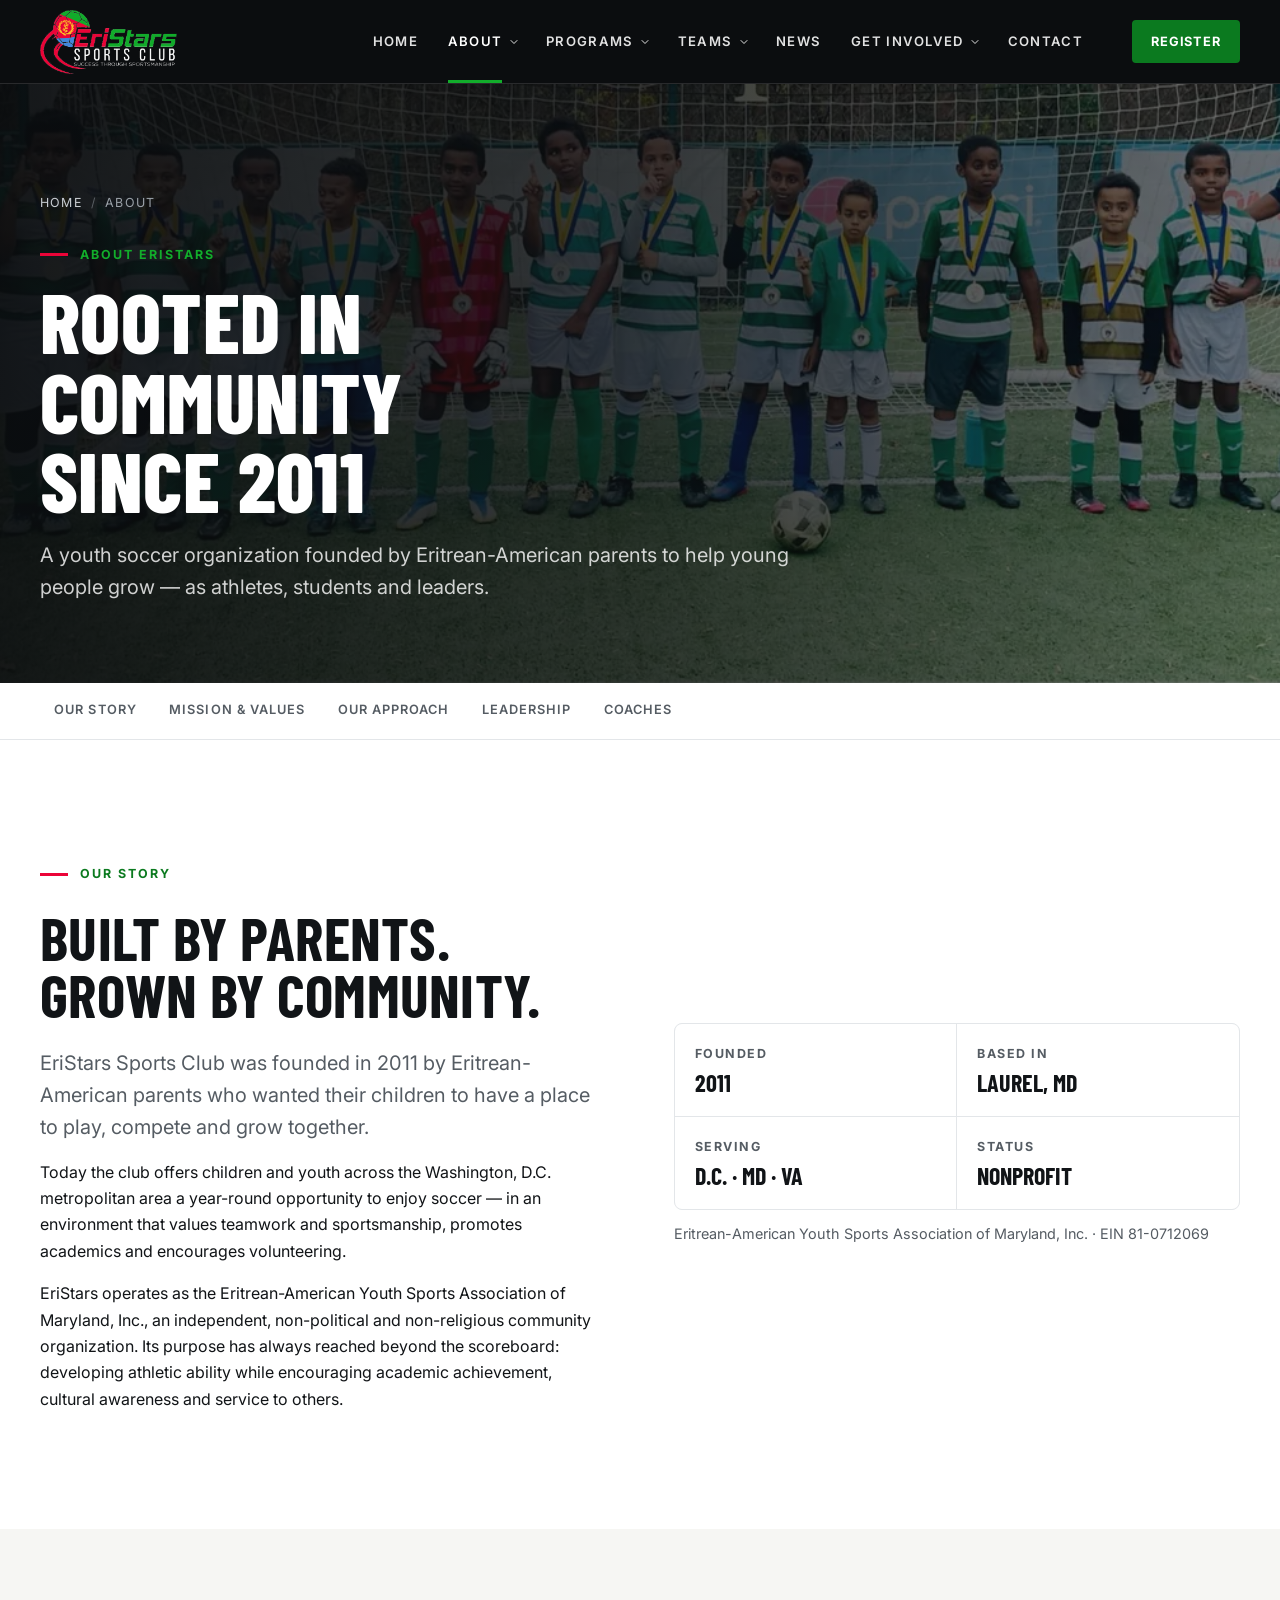
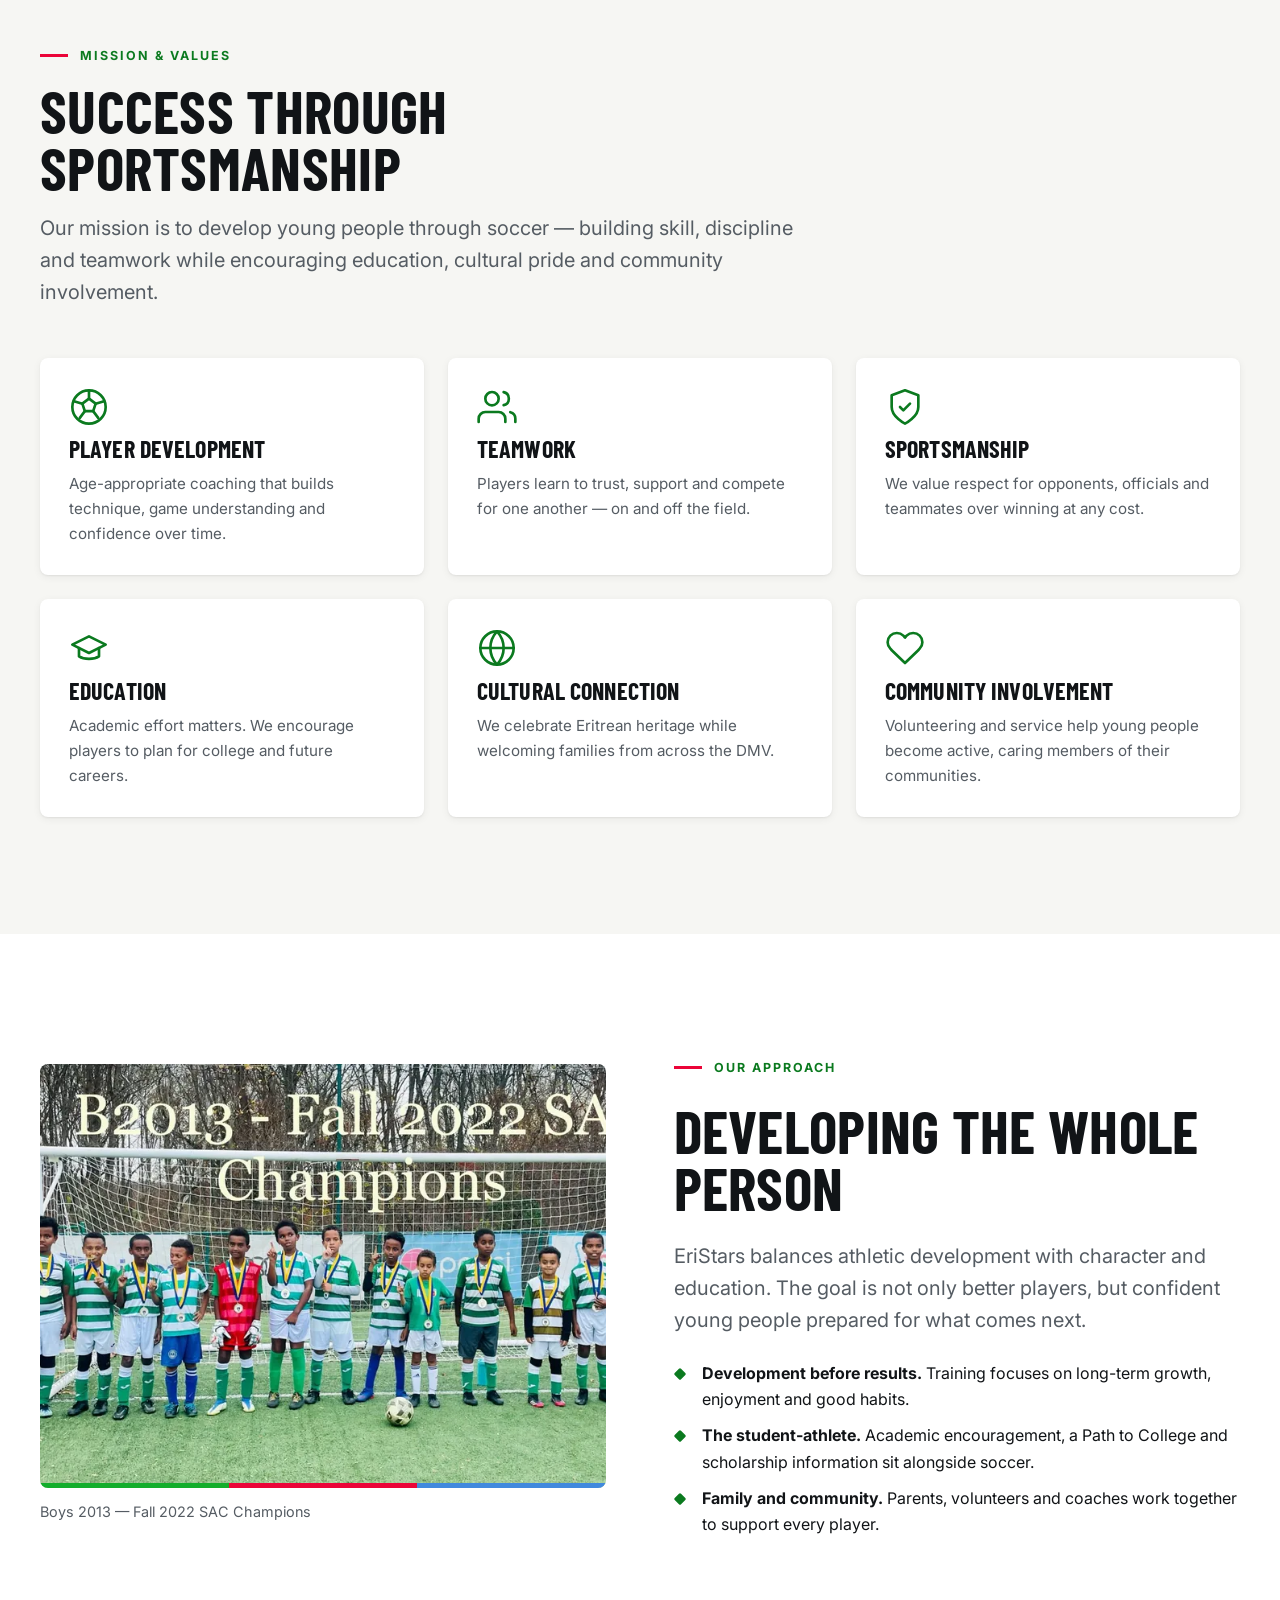
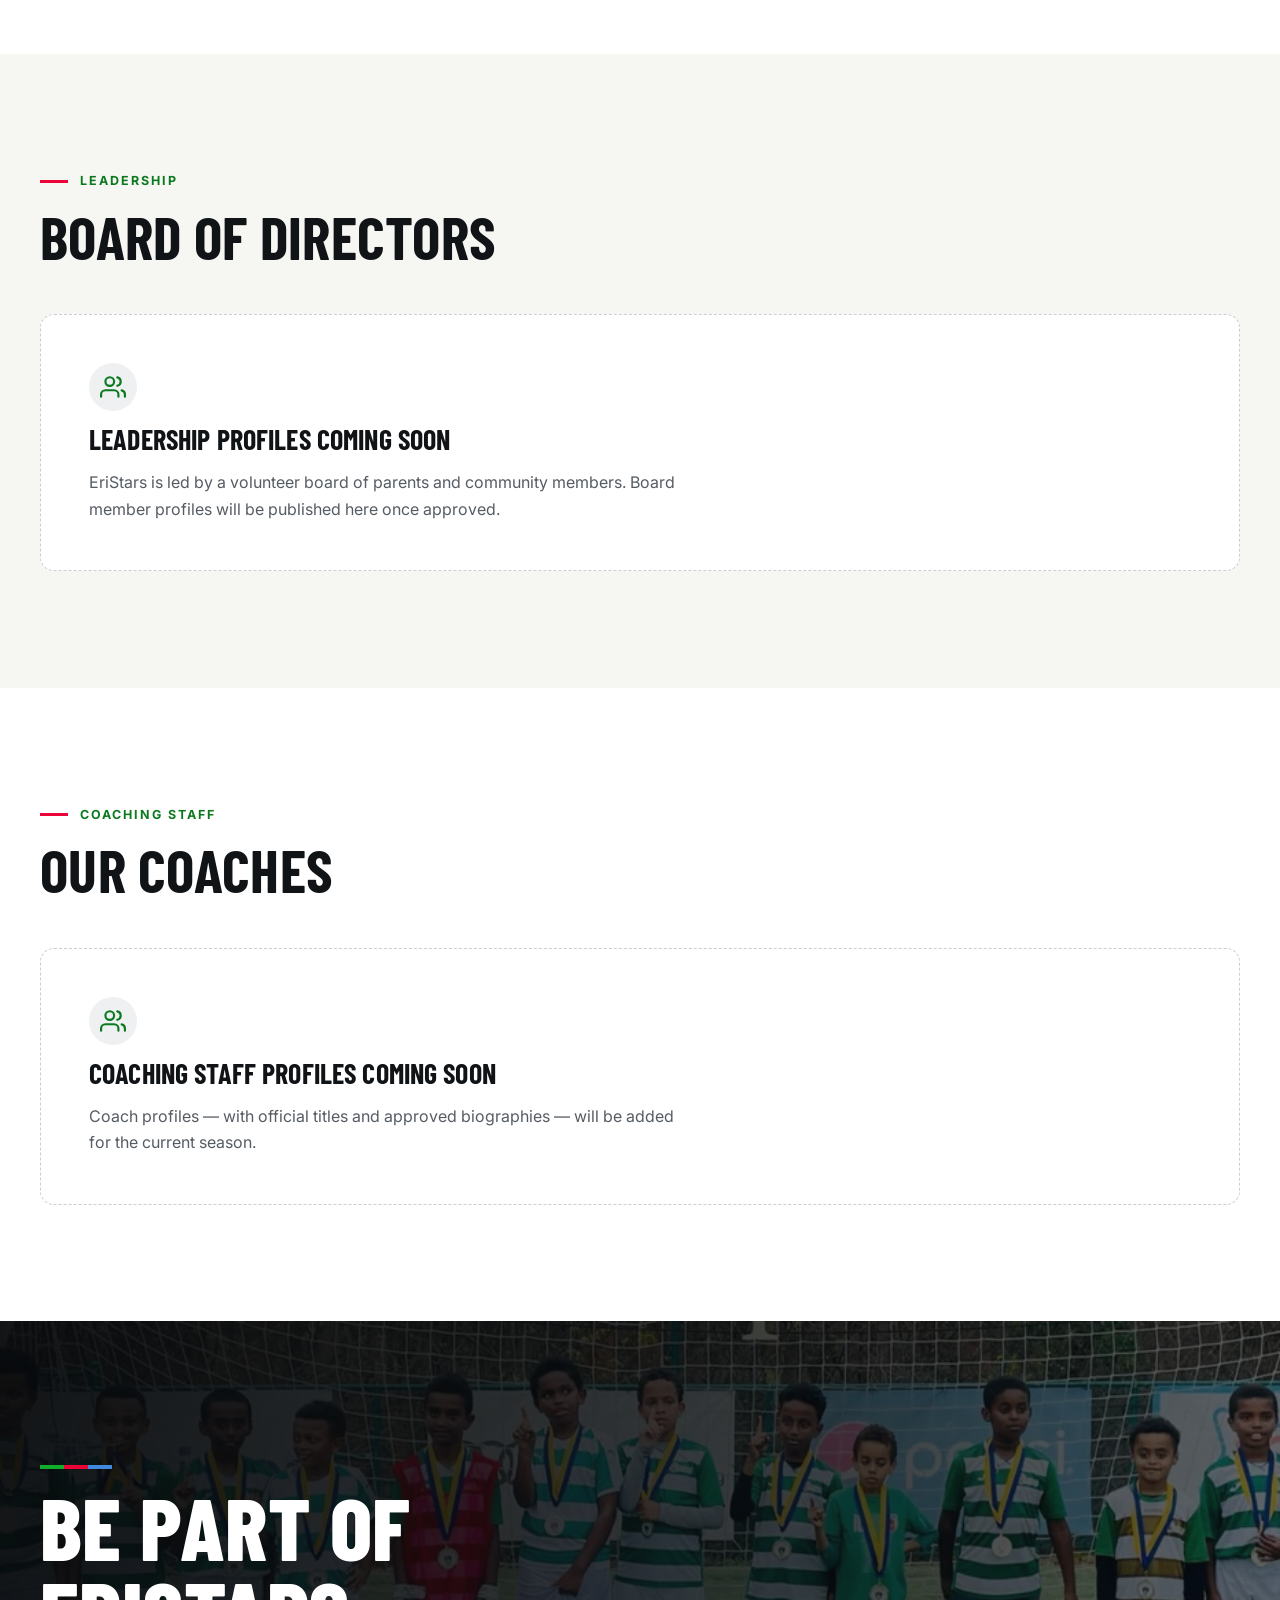
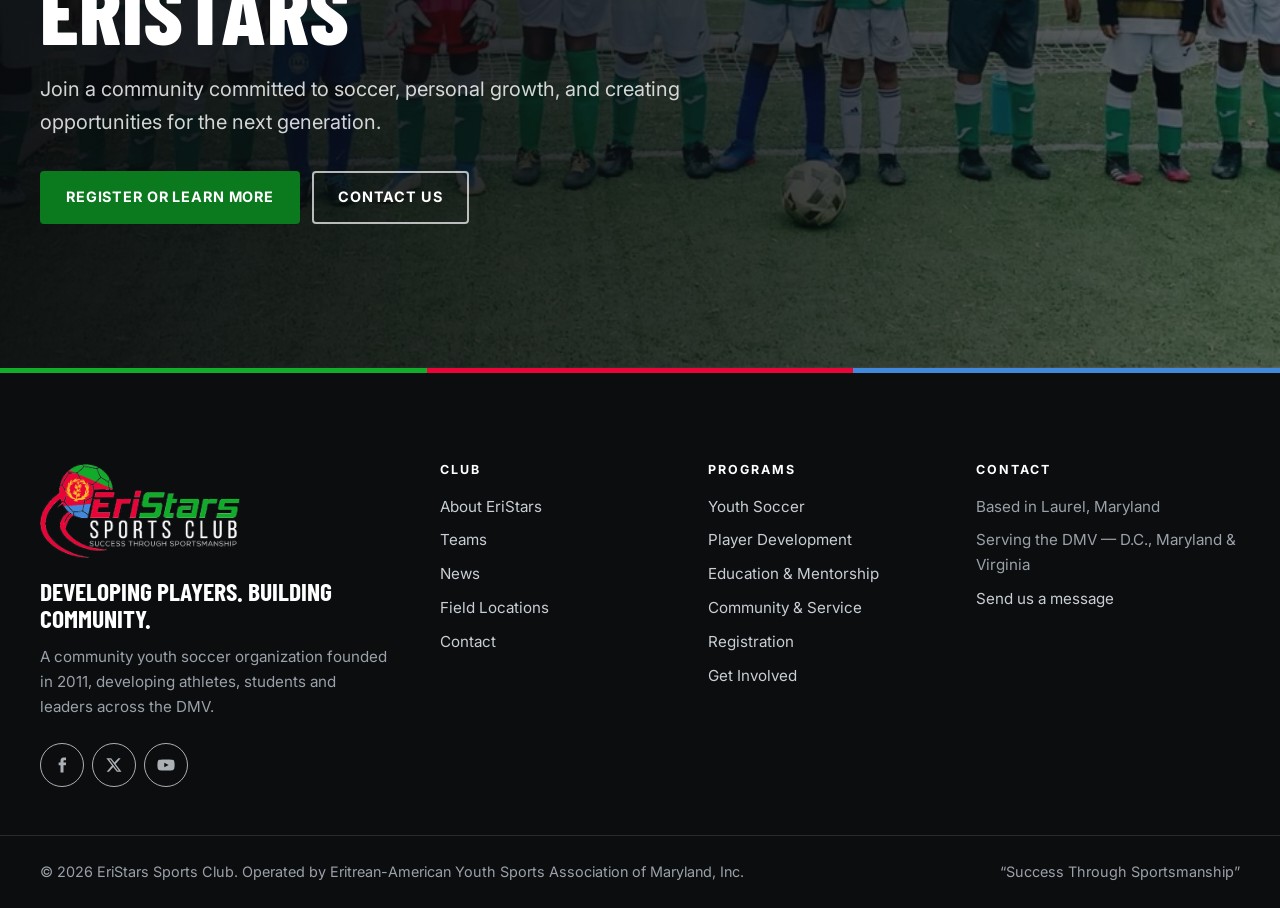
==== about.html @ a5e8aa61 "Initial Commit" ====
<!doctype html>
<html lang="en">
<head>
  <meta charset="utf-8">
  <meta name="viewport" content="width=device-width, initial-scale=1">
  <title>About Us | EriStars Sports Club</title>
  <meta name="description" content="Founded in 2011 by Eritrean-American parents, EriStars Sports Club develops young athletes through soccer, education, cultural connection and community service across the DMV.">
  <meta name="theme-color" content="#0b0d0f">
  <meta property="og:type" content="website">
  <meta property="og:site_name" content="EriStars Sports Club">
  <meta property="og:title" content="About Us | EriStars Sports Club">
  <meta property="og:description" content="Founded in 2011 by Eritrean-American parents, EriStars Sports Club develops young athletes through soccer, education, cultural connection and community service across the DMV.">
  <meta property="og:image" content="assets/images/team-hero-1200.jpg">
  <meta name="twitter:card" content="summary_large_image">
  <link rel="icon" href="assets/images/favicon-32.png" sizes="32x32" type="image/png">
  <link rel="icon" href="assets/images/favicon-192.png" sizes="192x192" type="image/png">
  <link rel="apple-touch-icon" href="assets/images/apple-touch-icon.png">
  <link rel="preconnect" href="https://fonts.googleapis.com">
  <link rel="preconnect" href="https://fonts.gstatic.com" crossorigin>
  <link rel="stylesheet" href="https://fonts.googleapis.com/css2?family=Barlow+Condensed:wght@600;700;800&family=Inter:wght@400;500;600;700&display=swap">
  <link rel="stylesheet" href="assets/css/tokens.css">
  <link rel="stylesheet" href="assets/css/main.css">
  <script defer src="assets/data/site.js"></script>
  <script defer src="assets/data/images.js"></script>
  <script defer src="assets/data/programs.js"></script>
  <script defer src="assets/data/teams.js"></script>
  <script defer src="assets/data/content.js"></script>
  <script defer src="assets/js/main.js"></script>
</head>
<body data-page="about">
  <a class="skip-link" href="#main">Skip to main content</a>
  <div class="header-slot" data-site-header></div>

  <main id="main">
    <section class="page-hero">
      <div class="page-hero-media"><img src="assets/images/team-hero-1280.webp" srcset="assets/images/team-hero-768.webp 768w, assets/images/team-hero-1280.webp 1280w, assets/images/team-hero-2048.webp 2048w" sizes="100vw" width="2048" height="753" fetchpriority="high" decoding="async" alt=""></div>
      <div class="container">
        <nav class="breadcrumbs" aria-label="Breadcrumb"><ol><li><a href="index.html">Home</a></li><li aria-current="page">About</li></ol></nav>
        <span class="eyebrow">About EriStars</span>
        <h1>Rooted in community since 2011</h1>
        <p class="lead">A youth soccer organization founded by Eritrean-American parents to help young people grow — as athletes, students and leaders.</p>
      </div>
    </section>
    <nav class="subnav" aria-label="On this page">
      <div class="container"><ul>
        <li><a href="#story">Our story</a></li>
        <li><a href="#mission">Mission &amp; values</a></li>
        <li><a href="#approach">Our approach</a></li>
        <li><a href="#leadership">Leadership</a></li>
        <li><a href="#coaches">Coaches</a></li>
      </ul></div>
    </nav>

    <section class="section" id="story" aria-labelledby="story-title">
      <div class="container split">
        <div class="stack-lg">
          <span class="eyebrow">Our story</span>
          <h2 id="story-title">Built by parents. Grown by community.</h2>
          <div class="prose stack">
            <p class="lead">EriStars Sports Club was founded in 2011 by Eritrean-American parents who wanted their children to have a place to play, compete and grow together.</p>
            <p>Today the club offers children and youth across the Washington, D.C. metropolitan area a year-round opportunity to enjoy soccer — in an environment that values teamwork and sportsmanship, promotes academics and encourages volunteering.</p>
            <p>EriStars operates as the Eritrean-American Youth Sports Association of Maryland, Inc., an independent, non-political and non-religious community organization. Its purpose has always reached beyond the scoreboard: developing athletic ability while encouraging academic achievement, cultural awareness and service to others.</p>
          </div>
        </div>
        <div data-render="org-facts"></div>
      </div>
    </section>

    <section class="section section--paper" id="mission" aria-labelledby="mission-title">
      <div class="container">
        <div class="section-head">
          <span class="eyebrow">Mission &amp; values</span>
          <h2 id="mission-title">Success through sportsmanship</h2>
          <p class="lead">Our mission is to develop young people through soccer — building skill, discipline and teamwork while encouraging education, cultural pride and community involvement.</p>
        </div>
        <div class="grid grid--3">
          <article class="value-card">
            <svg class="value-card-icon" viewBox="0 0 24 24" fill="none" stroke="currentColor" stroke-width="1.6" stroke-linecap="round" stroke-linejoin="round" aria-hidden="true"><circle cx="12" cy="12" r="10"/><path d="m12 7 4 3-1.5 4.5h-5L8 10z"/><path d="M12 7V2M16 10l5-1.5M14.5 14.5l3 4M9.5 14.5l-3 4M8 10 3 8.5"/></svg>
            <h3>Player development</h3>
            <p>Age-appropriate coaching that builds technique, game understanding and confidence over time.</p>
          </article>
          <article class="value-card">
            <svg class="value-card-icon" viewBox="0 0 24 24" fill="none" stroke="currentColor" stroke-width="1.6" stroke-linecap="round" stroke-linejoin="round" aria-hidden="true"><path d="M17 21v-2a4 4 0 0 0-4-4H5a4 4 0 0 0-4 4v2"/><circle cx="9" cy="7" r="4"/><path d="M23 21v-2a4 4 0 0 0-3-3.9M16 3.1a4 4 0 0 1 0 7.8"/></svg>
            <h3>Teamwork</h3>
            <p>Players learn to trust, support and compete for one another — on and off the field.</p>
          </article>
          <article class="value-card">
            <svg class="value-card-icon" viewBox="0 0 24 24" fill="none" stroke="currentColor" stroke-width="1.6" stroke-linecap="round" stroke-linejoin="round" aria-hidden="true"><path d="M12 22s8-4 8-10V5l-8-3-8 3v7c0 6 8 10 8 10z"/><path d="m9 12 2 2 4-4"/></svg>
            <h3>Sportsmanship</h3>
            <p>We value respect for opponents, officials and teammates over winning at any cost.</p>
          </article>
          <article class="value-card">
            <svg class="value-card-icon" viewBox="0 0 24 24" fill="none" stroke="currentColor" stroke-width="1.6" stroke-linecap="round" stroke-linejoin="round" aria-hidden="true"><path d="M22 10 12 5 2 10l10 5 10-5z"/><path d="M6 12v5c3 2 9 2 12 0v-5"/></svg>
            <h3>Education</h3>
            <p>Academic effort matters. We encourage players to plan for college and future careers.</p>
          </article>
          <article class="value-card">
            <svg class="value-card-icon" viewBox="0 0 24 24" fill="none" stroke="currentColor" stroke-width="1.6" stroke-linecap="round" stroke-linejoin="round" aria-hidden="true"><circle cx="12" cy="12" r="10"/><path d="M2 12h20M12 2a15 15 0 0 1 4 10 15 15 0 0 1-4 10 15 15 0 0 1-4-10 15 15 0 0 1 4-10z"/></svg>
            <h3>Cultural connection</h3>
            <p>We celebrate Eritrean heritage while welcoming families from across the DMV.</p>
          </article>
          <article class="value-card">
            <svg class="value-card-icon" viewBox="0 0 24 24" fill="none" stroke="currentColor" stroke-width="1.6" stroke-linecap="round" stroke-linejoin="round" aria-hidden="true"><path d="M20.8 4.6a5.5 5.5 0 0 0-7.8 0L12 5.7l-1-1.1a5.5 5.5 0 0 0-7.8 7.8l1 1.1L12 21l7.8-7.5 1-1.1a5.5 5.5 0 0 0 0-7.8z"/></svg>
            <h3>Community involvement</h3>
            <p>Volunteering and service help young people become active, caring members of their communities.</p>
          </article>
        </div>
      </div>
    </section>

    <section class="section" id="approach" aria-labelledby="approach-title">
      <div class="container split split--reverse">
        <div class="stack-lg">
          <span class="eyebrow">Our approach</span>
          <h2 id="approach-title">Developing the whole person</h2>
          <p class="lead">EriStars balances athletic development with character and education. The goal is not only better players, but confident young people prepared for what comes next.</p>
          <ul class="checklist">
            <li><strong>Development before results.</strong> Training focuses on long-term growth, enjoyment and good habits.</li>
            <li><strong>The student-athlete.</strong> Academic encouragement, a Path to College and scholarship information sit alongside soccer.</li>
            <li><strong>Family and community.</strong> Parents, volunteers and coaches work together to support every player.</li>
          </ul>
        </div>
        <figure>
          <div class="media-frame media-frame--accent ratio-4x3"><img src="assets/images/team-b2013-960.webp" srcset="assets/images/team-b2013-600.webp 600w, assets/images/team-b2013-960.webp 960w, assets/images/team-b2013-1600.webp 1600w" sizes="(min-width:900px) 50vw, 100vw" width="1600" height="879" loading="lazy" decoding="async" alt="The EriStars Boys 2013 team and coaches celebrating with medals in front of a goal." style="object-position:50% 70%"></div>
          <figcaption class="media-caption">Boys 2013 — Fall 2022 SAC Champions</figcaption>
        </figure>
      </div>
    </section>

    <section class="section section--paper" id="leadership" aria-labelledby="leadership-title">
      <div class="container">
        <div class="section-head">
          <span class="eyebrow">Leadership</span>
          <h2 id="leadership-title">Board of directors</h2>
        </div>
        <div data-render="leadership"></div>
      </div>
    </section>

    <section class="section" id="coaches" aria-labelledby="coaches-title">
      <div class="container">
        <div class="section-head">
          <span class="eyebrow">Coaching staff</span>
          <h2 id="coaches-title">Our coaches</h2>
        </div>
        <div data-render="coaches"></div>
      </div>
    </section>

    <section class="cta-band" aria-labelledby="cta-title">
      <div class="cta-band-media"><img src="assets/images/team-hero-1280.webp" srcset="assets/images/team-hero-768.webp 768w, assets/images/team-hero-1280.webp 1280w, assets/images/team-hero-2048.webp 2048w" sizes="100vw" width="2048" height="753" loading="lazy" decoding="async" alt=""></div>
      <div class="container">
        <div class="stripe"><span></span></div>
        <h2 id="cta-title">Be part of EriStars</h2>
        <p>Join a community committed to soccer, personal growth, and creating opportunities for the next generation.</p>
        <div class="btn-row">
          <a class="btn" href="register.html">Register or learn more</a>
          <a class="btn btn--outline-light" href="contact.html">Contact us</a>
        </div>
      </div>
    </section>
  </main>

  <div data-site-footer></div>
  <noscript><p class="container no-js-note">Some sections of this site need JavaScript. Pages: <a href="index.html">Home</a> · <a href="about.html">About</a> · <a href="programs.html">Programs</a> · <a href="teams.html">Teams</a> · <a href="register.html">Register</a> · <a href="contact.html">Contact</a></p></noscript>
</body>
</html>
---- assets/css/tokens.css ----
/* ==========================================================================
   EriStars design tokens
   Colors are sampled from the official club logo (assets/images/logo.png).
   Change values here; every page and component reads from these variables.
   ========================================================================== */

:root {
  /* ---- Brand (from the logo) ---- */
  --brand-green: #12ad2b;        /* "Stars" wordmark green — accents on dark backgrounds */
  --brand-green-700: #0b7a1f;    /* AA-contrast green for buttons & text on light backgrounds */
  --brand-green-800: #086418;    /* hover / pressed */
  --brand-red: #eb0438;          /* "Eri" wordmark red — used sparingly */
  --brand-red-700: #c4022e;
  --brand-blue: #4189dd;         /* ball / flag blue — identity stripe only */

  /* ---- Neutrals ---- */
  --ink-950: #0b0d0f;            /* deepest background */
  --ink-900: #111417;            /* primary dark surface */
  --ink-800: #1a1e22;
  --ink-700: #2a3036;
  --gray-600: #555c63;           /* supporting text on light (AA on white & paper) */
  --gray-500: #6b7279;
  --gray-400: #9aa1a8;           /* supporting text on dark */
  --gray-300: #c9ced3;
  --gray-200: #e3e6e9;
  --gray-100: #eef0f2;
  --paper: #f6f6f3;              /* soft off-white section background */
  --white: #ffffff;

  /* ---- Semantic ---- */
  --text: var(--ink-900);
  --text-muted: var(--gray-600);
  --text-on-dark: #f3f4f5;
  --text-on-dark-muted: var(--gray-400);
  --surface: var(--white);
  --surface-alt: var(--paper);
  --surface-dark: var(--ink-900);
  --border: var(--gray-200);
  --border-dark: rgba(255, 255, 255, 0.12);
  --focus: #3b8cff;

  /* ---- Typography ---- */
  --font-display: "Barlow Condensed", "Arial Narrow", "Helvetica Neue", Arial, sans-serif;
  --font-body: "Inter", system-ui, -apple-system, "Segoe UI", Roboto, Arial, sans-serif;

  --fs-hero: clamp(3.4rem, 1.6rem + 8vw, 8.5rem);
  --fs-h1: clamp(2.75rem, 1.7rem + 4.4vw, 5.25rem);
  --fs-h2: clamp(2.2rem, 1.5rem + 2.8vw, 3.75rem);
  --fs-h3: clamp(1.45rem, 1.2rem + 0.9vw, 1.9rem);
  --fs-h4: 1.2rem;
  --fs-lead: clamp(1.075rem, 1rem + 0.35vw, 1.25rem);
  --fs-body: 1rem;
  --fs-sm: 0.9rem;
  --fs-xs: 0.78rem;

  /* ---- Spacing (8pt scale) ---- */
  --space-1: 0.25rem;
  --space-2: 0.5rem;
  --space-3: 0.75rem;
  --space-4: 1rem;
  --space-5: 1.5rem;
  --space-6: 2rem;
  --space-7: 3rem;
  --space-8: 4rem;
  --space-9: 6rem;
  --section-y: clamp(4rem, 2.5rem + 6vw, 8rem);

  /* ---- Layout ---- */
  --container: 1240px;
  --container-narrow: 820px;
  --gutter: clamp(1rem, 0.5rem + 2.5vw, 2.5rem);
  --header-h: 72px;

  /* ---- Shape & motion ---- */
  --radius-sm: 4px;
  --radius: 8px;
  --radius-lg: 14px;
  --shadow-sm: 0 1px 2px rgba(11, 13, 15, 0.06), 0 2px 8px rgba(11, 13, 15, 0.06);
  --shadow: 0 10px 30px -12px rgba(11, 13, 15, 0.28);
  --ease: cubic-bezier(0.2, 0.7, 0.2, 1);
  --dur: 220ms;
}

@media (min-width: 1024px) {
  :root { --header-h: 84px; }
}

@media (prefers-reduced-motion: reduce) {
  :root { --dur: 0ms; }
}
---- assets/css/main.css ----
/* ==========================================================================
   EriStars Sports Club — main stylesheet
   Order: base → layout → typography → buttons → header → heroes → sections
          → components → footer → utilities
   All colors / sizes come from tokens.css.
   ========================================================================== */

/* ---------- Base ---------- */
*, *::before, *::after { box-sizing: border-box; }
html { -webkit-text-size-adjust: 100%; scroll-padding-top: calc(var(--header-h) + 16px); }
@media (prefers-reduced-motion: no-preference) { html { scroll-behavior: smooth; } }
body {
  margin: 0;
  font-family: var(--font-body);
  font-size: var(--fs-body);
  line-height: 1.65;
  color: var(--text);
  background: var(--surface);
  -webkit-font-smoothing: antialiased;
  text-rendering: optimizeLegibility;
  overflow-x: hidden;
}
img, picture, svg, video { display: block; max-width: 100%; }
img { height: auto; }
a { color: inherit; }
button, input, select, textarea { font: inherit; color: inherit; }
h1, h2, h3, h4, p, ul, ol, dl, figure { margin: 0; }
ul[role="list"], ol[role="list"] { list-style: none; padding: 0; }
:focus-visible { outline: 3px solid var(--focus); outline-offset: 3px; border-radius: 2px; }
::selection { background: var(--brand-green); color: var(--ink-950); }

.skip-link {
  position: absolute; left: 1rem; top: -100px; z-index: 1000;
  background: var(--white); color: var(--ink-900); padding: .75rem 1rem;
  font-weight: 600; border-radius: var(--radius-sm); box-shadow: var(--shadow);
}
.skip-link:focus { top: 1rem; }
.visually-hidden {
  position: absolute !important; width: 1px; height: 1px; padding: 0; margin: -1px;
  overflow: hidden; clip: rect(0 0 0 0); white-space: nowrap; border: 0;
}

/* ---------- Layout ---------- */
.container { width: 100%; max-width: calc(var(--container) + var(--gutter) * 2); margin-inline: auto; padding-inline: var(--gutter); }
.container--narrow { max-width: calc(var(--container-narrow) + var(--gutter) * 2); }

.section { padding-block: var(--section-y); }
.section--tight { padding-block: clamp(3rem, 2rem + 4vw, 5rem); }
.section--paper { background: var(--surface-alt); }
.section--dark { background: var(--surface-dark); color: var(--text-on-dark); }
.section--dark .text-muted, .section--dark .lead { color: var(--text-on-dark-muted); }

.section-head { display: grid; gap: var(--space-4); margin-bottom: clamp(2rem, 1.5rem + 2vw, 3.5rem); max-width: 760px; }
.section-head--row { max-width: none; grid-template-columns: 1fr; align-items: end; }
@media (min-width: 800px) { .section-head--row { grid-template-columns: 1fr auto; gap: var(--space-6); } }

.split { display: grid; gap: clamp(2rem, 1rem + 4vw, 5rem); align-items: center; }
@media (min-width: 900px) {
  .split { grid-template-columns: 1fr 1fr; }
  .split--wide-media { grid-template-columns: 5fr 7fr; }
  .split--reverse > :first-child { order: 2; }
}

.grid { display: grid; gap: var(--space-5); }
@media (min-width: 640px) { .grid--2, .grid--3, .grid--4 { grid-template-columns: repeat(2, 1fr); } }
@media (min-width: 1000px) { .grid--3 { grid-template-columns: repeat(3, 1fr); } .grid--4 { grid-template-columns: repeat(4, 1fr); } }

.stack > * + * { margin-top: var(--space-4); }
.stack-lg > * + * { margin-top: var(--space-5); }

/* ---------- Typography ---------- */
.display, h1, h2, h3 {
  font-family: var(--font-display);
  font-weight: 700;
  line-height: 0.95;
  letter-spacing: 0.005em;
  text-transform: uppercase;
}
h1, .h1 { font-size: var(--fs-h1); font-weight: 800; }
h2, .h2 { font-size: var(--fs-h2); }
h3, .h3 { font-size: var(--fs-h3); line-height: 1.05; }
h4, .h4 { font-family: var(--font-body); font-size: var(--fs-h4); font-weight: 700; line-height: 1.3; }
.lead { font-size: var(--fs-lead); line-height: 1.6; color: var(--text-muted); max-width: 62ch; }
.text-muted { color: var(--text-muted); }
.prose { max-width: 68ch; }
.prose p + p { margin-top: 1em; }

.eyebrow {
  display: inline-flex; align-items: center; gap: .75rem;
  font-family: var(--font-body); font-size: var(--fs-xs); font-weight: 700;
  letter-spacing: .16em; text-transform: uppercase; color: var(--brand-green-700);
}
.eyebrow::before { content: ""; width: 28px; height: 3px; background: var(--brand-red); flex: none; }
.section--dark .eyebrow, .on-dark .eyebrow { color: var(--brand-green); }

/* Tri-color identity stripe — echoes the ball/flag in the logo */
.stripe { display: flex; height: 4px; width: 72px; }
.stripe::before, .stripe::after, .stripe span { content: ""; flex: 1; }
.stripe::before { background: var(--brand-green); }
.stripe span { background: var(--brand-red); }
.stripe::after { background: var(--brand-blue); }
.stripe--full { width: 100%; height: 5px; }

/* ---------- Buttons & links ---------- */
.btn {
  --btn-bg: var(--brand-green-700); --btn-fg: var(--white); --btn-bd: var(--btn-bg);
  display: inline-flex; align-items: center; justify-content: center; gap: .6rem;
  min-height: 48px; padding: .8rem 1.5rem;
  font-family: var(--font-body); font-size: .9rem; font-weight: 700; letter-spacing: .06em; text-transform: uppercase;
  color: var(--btn-fg); background: var(--btn-bg); border: 2px solid var(--btn-bd); border-radius: var(--radius-sm);
  text-decoration: none; cursor: pointer;
  transition: background var(--dur) var(--ease), color var(--dur) var(--ease), border-color var(--dur) var(--ease), transform var(--dur) var(--ease);
}
.btn:hover { --btn-bg: var(--brand-green-800); }
.btn:active { transform: translateY(1px); }
.btn svg { width: 1.1em; height: 1.1em; flex: none; transition: transform var(--dur) var(--ease); }
.btn:hover svg { transform: translateX(3px); }
.btn--light { --btn-bg: var(--white); --btn-fg: var(--ink-900); }
.btn--light:hover { --btn-bg: var(--gray-100); }
.btn--outline { --btn-bg: transparent; --btn-fg: var(--ink-900); --btn-bd: var(--ink-900); }
.btn--outline:hover { --btn-bg: var(--ink-900); --btn-fg: var(--white); --btn-bd: var(--ink-900); }
.btn--outline-light { --btn-bg: transparent; --btn-fg: var(--white); --btn-bd: rgba(255,255,255,.7); }
.btn--outline-light:hover { --btn-bg: var(--white); --btn-fg: var(--ink-900); --btn-bd: var(--white); }
.btn--sm { min-height: 40px; padding: .55rem 1.1rem; font-size: .8rem; }
.btn-row { display: flex; flex-wrap: wrap; gap: var(--space-3); }

.link-arrow {
  display: inline-flex; align-items: center; gap: .5rem;
  font-weight: 700; font-size: .85rem; letter-spacing: .08em; text-transform: uppercase;
  color: var(--brand-green-700); text-decoration: none;
  border-bottom: 2px solid transparent; padding-bottom: 2px;
  transition: border-color var(--dur) var(--ease), gap var(--dur) var(--ease);
}
.link-arrow:hover { border-color: currentColor; gap: .75rem; }
.section--dark .link-arrow, .on-dark .link-arrow { color: var(--brand-green); }
.link-arrow svg { width: 1em; height: 1em; }

/* ---------- Header ---------- */
.header-slot { min-height: var(--header-h); }
.has-hero .header-slot { min-height: 0; }

.site-header {
  position: sticky; top: 0; z-index: 100;
  height: var(--header-h);
  background: var(--ink-950); color: var(--white);
  border-bottom: 1px solid var(--border-dark);
  transition: background var(--dur) var(--ease), border-color var(--dur) var(--ease), box-shadow var(--dur) var(--ease);
}
.has-hero .site-header { position: fixed; inset: 0 0 auto 0; }
.has-hero .site-header.is-transparent {
  background: linear-gradient(180deg, rgba(8,10,12,.7), rgba(8,10,12,0));
  border-color: transparent;
}
.site-header.is-scrolled { box-shadow: 0 8px 24px -12px rgba(0,0,0,.6); }

.header-inner { height: 100%; display: flex; align-items: center; gap: var(--space-5); }
.brand { display: flex; align-items: center; flex: none; height: 100%; padding-block: 8px; }
.brand img { height: 100%; width: auto; max-height: 64px; }

.primary-nav { display: none; margin-left: auto; height: 100%; }
.nav-list { display: flex; align-items: stretch; height: 100%; gap: .25rem; list-style: none; margin: 0; padding: 0; }
.nav-item { position: relative; display: flex; align-items: center; }
.nav-link {
  display: inline-flex; align-items: center; gap: .35rem; height: 100%;
  padding: 0 .8rem; background: none; border: 0; cursor: pointer;
  font-size: .82rem; font-weight: 600; letter-spacing: .1em; text-transform: uppercase;
  color: rgba(255,255,255,.88); text-decoration: none; position: relative;
}
.nav-link::after {
  content: ""; position: absolute; left: .8rem; right: .8rem; bottom: 0; height: 3px;
  background: var(--brand-green); transform: scaleX(0); transform-origin: left;
  transition: transform var(--dur) var(--ease);
}
.nav-link:hover, .nav-item.is-open > .nav-link { color: var(--white); }
.nav-link:hover::after, .nav-link[aria-current="page"]::after, .nav-link.is-current::after { transform: scaleX(1); }
.nav-link[aria-current="page"], .nav-link.is-current { color: var(--white); }
.nav-link .chev { width: 12px; height: 12px; transition: transform var(--dur) var(--ease); }
.nav-item.is-open .chev { transform: rotate(180deg); }

.dropdown {
  position: absolute; top: 100%; left: 0; min-width: 240px;
  background: var(--white); color: var(--ink-900);
  border-top: 3px solid var(--brand-green); border-radius: 0 0 var(--radius) var(--radius);
  box-shadow: var(--shadow); padding: .5rem; list-style: none; margin: 0;
  opacity: 0; visibility: hidden; transform: translateY(6px);
  transition: opacity var(--dur) var(--ease), transform var(--dur) var(--ease), visibility var(--dur);
}
.nav-item.is-open .dropdown { opacity: 1; visibility: visible; transform: none; }
.dropdown a {
  display: block; padding: .65rem .85rem; border-radius: var(--radius-sm);
  font-size: .92rem; font-weight: 500; text-decoration: none;
}
.dropdown a:hover, .dropdown a:focus-visible { background: var(--gray-100); color: var(--brand-green-700); }
.dropdown a[aria-current="page"] { color: var(--brand-green-700); font-weight: 700; }

.header-actions { display: flex; align-items: center; gap: var(--space-3); margin-left: auto; }
.header-register { display: none; }

.menu-toggle {
  display: inline-flex; align-items: center; justify-content: center;
  width: 48px; height: 48px; margin-right: -8px;
  background: none; border: 0; color: var(--white); cursor: pointer; border-radius: var(--radius-sm);
}
.menu-toggle svg { width: 28px; height: 28px; }

@media (min-width: 1100px) {
  .primary-nav { display: block; }
  .header-actions { margin-left: var(--space-3); }
  .header-register { display: inline-flex; }
  .menu-toggle { display: none; }
}

/* Mobile drawer */
.drawer {
  position: fixed; inset: 0; z-index: 200; visibility: hidden;
}
.drawer.is-open { visibility: visible; }
.drawer-backdrop {
  position: absolute; inset: 0; background: rgba(5,6,8,.6); opacity: 0;
  transition: opacity var(--dur) var(--ease);
}
.drawer.is-open .drawer-backdrop { opacity: 1; }
.drawer-panel {
  position: absolute; inset: 0 0 0 auto; width: min(420px, 100%);
  background: var(--ink-900); color: var(--white);
  display: flex; flex-direction: column;
  transform: translateX(100%); transition: transform 300ms var(--ease);
}
.drawer.is-open .drawer-panel { transform: none; }
.drawer-head {
  display: flex; align-items: center; justify-content: space-between;
  height: var(--header-h); padding-inline: var(--gutter); border-bottom: 1px solid var(--border-dark); flex: none;
}
.drawer-head img { height: 44px; width: auto; }
.drawer-body { overflow-y: auto; padding: var(--space-4) var(--gutter) var(--space-6); flex: 1; }
.drawer-nav { list-style: none; margin: 0; padding: 0; }
.drawer-nav > li { border-bottom: 1px solid var(--border-dark); }
.drawer-link, .drawer-toggle {
  display: flex; width: 100%; align-items: center; justify-content: space-between;
  padding: 1rem 0; min-height: 56px; background: none; border: 0; cursor: pointer; text-align: left;
  font-family: var(--font-display); font-size: 1.6rem; font-weight: 700; text-transform: uppercase; letter-spacing: .02em;
  color: var(--white); text-decoration: none;
}
.drawer-link[aria-current="page"], .drawer-toggle.is-current { color: var(--brand-green); }
.drawer-toggle svg { width: 20px; height: 20px; transition: transform var(--dur) var(--ease); }
.drawer-toggle[aria-expanded="true"] svg { transform: rotate(180deg); }
.drawer-sub { list-style: none; margin: 0; padding: 0 0 1rem; }
.drawer-sub[hidden] { display: none; }
.drawer-sub a {
  display: block; padding: .6rem 0 .6rem 1rem; border-left: 2px solid var(--ink-700);
  color: var(--gray-300); text-decoration: none; font-weight: 500;
}
.drawer-sub a:hover, .drawer-sub a[aria-current="page"] { color: var(--white); border-color: var(--brand-green); }
.drawer-foot { padding: var(--space-5) var(--gutter); border-top: 1px solid var(--border-dark); flex: none; }
.drawer-foot .btn { width: 100%; }
body.drawer-open { overflow: hidden; }

/* ---------- Home hero ---------- */
.hero {
  position: relative; isolation: isolate;
  min-height: min(100svh, 920px); display: flex; flex-direction: column; justify-content: flex-end;
  color: var(--white); background: var(--ink-950);
  padding-top: calc(var(--header-h) + 2rem);
}
.hero-media, .hero-media img { position: absolute; inset: 0; width: 100%; height: 100%; }
.hero-media { z-index: -2; }
.hero-media img { object-fit: cover; object-position: 50% 0%; }
.hero::before {
  content: ""; position: absolute; inset: 0; z-index: -1;
  background:
    linear-gradient(90deg, rgba(8,10,12,.92) 0%, rgba(8,10,12,.7) 42%, rgba(8,10,12,.25) 75%, rgba(8,10,12,.1) 100%),
    linear-gradient(0deg, rgba(8,10,12,.95) 0%, rgba(8,10,12,0) 45%);
}
@media (max-width: 799px) {
  .hero::before { background: linear-gradient(0deg, rgba(8,10,12,.96) 10%, rgba(8,10,12,.65) 55%, rgba(8,10,12,.35) 100%); }
  .hero-media img { object-position: 30% 0%; }
}
.hero-content { padding-bottom: clamp(2.5rem, 1rem + 5vw, 5rem); }
.hero-content .eyebrow { color: var(--white); }
.hero-title { font-size: var(--fs-hero); font-weight: 800; line-height: .86; margin: 1.25rem 0 1.5rem; max-width: 10ch; }
.hero-title em { font-style: normal; color: var(--brand-green); }
.hero-lead { font-size: var(--fs-lead); max-width: 46ch; color: rgba(255,255,255,.86); margin-bottom: 2rem; }
.hero-bar { border-top: 1px solid var(--border-dark); background: rgba(8,10,12,.55); backdrop-filter: blur(6px); }
.hero-facts { display: grid; grid-template-columns: repeat(3, 1fr); list-style: none; margin: 0; padding: 0; }
.hero-facts li { padding: 1.1rem 0; display: grid; gap: .1rem; }
.hero-facts li + li { padding-left: 1rem; border-left: 1px solid var(--border-dark); }
@media (min-width: 800px) { .hero-facts li + li { padding-left: 2rem; } }
.hero-facts strong { font-family: var(--font-display); font-size: clamp(1.15rem, 1rem + 1vw, 1.75rem); font-weight: 700; text-transform: uppercase; line-height: 1; }
.hero-facts span { font-size: var(--fs-xs); letter-spacing: .12em; text-transform: uppercase; color: var(--gray-400); }

/* ---------- Interior page hero ---------- */
.page-hero {
  position: relative; isolation: isolate; overflow: hidden;
  background: var(--ink-900); color: var(--white);
  padding-block: clamp(3.5rem, 2rem + 6vw, 7rem) clamp(3rem, 2rem + 4vw, 5rem);
}
.page-hero-media { position: absolute; inset: 0; z-index: -2; }
.page-hero-media img { width: 100%; height: 100%; object-fit: cover; object-position: 50% 30%; }
.page-hero::before {
  content: ""; position: absolute; inset: 0; z-index: -1;
  background: linear-gradient(90deg, rgba(10,12,14,.95) 0%, rgba(10,12,14,.8) 50%, rgba(10,12,14,.55) 100%);
}
.page-hero:not(:has(.page-hero-media))::after {
  content: ""; position: absolute; right: -6%; top: -30%; width: 46%; aspect-ratio: 1; z-index: -1;
  border-radius: 50%; border: 1px solid rgba(255,255,255,.07);
  box-shadow: 0 0 0 60px rgba(255,255,255,.015), 0 0 0 140px rgba(255,255,255,.012);
}
.page-hero h1 { margin: 1rem 0 1.25rem; max-width: 14ch; }
.page-hero .lead { color: rgba(255,255,255,.8); }
.page-hero .eyebrow { color: var(--brand-green); }
.breadcrumbs ol { display: flex; flex-wrap: wrap; gap: .5rem; list-style: none; margin: 0 0 1.5rem; padding: 0; font-size: var(--fs-xs); letter-spacing: .1em; text-transform: uppercase; color: var(--gray-400); }
.breadcrumbs li + li::before { content: "/"; margin-right: .5rem; opacity: .5; }
.breadcrumbs a { color: var(--gray-300); text-decoration: none; }
.breadcrumbs a:hover { color: var(--white); text-decoration: underline; }

/* Sub-navigation (in-page anchors) */
.subnav { position: sticky; top: var(--header-h); z-index: 50; background: var(--white); border-bottom: 1px solid var(--border); }
.subnav ul { display: flex; gap: .25rem; overflow-x: auto; list-style: none; margin: 0; padding: 0; scrollbar-width: none; }
.subnav ul::-webkit-scrollbar { display: none; }
.subnav a {
  display: block; white-space: nowrap; padding: 1rem .9rem; font-size: .8rem; font-weight: 600;
  letter-spacing: .08em; text-transform: uppercase; color: var(--gray-600); text-decoration: none;
  border-bottom: 3px solid transparent;
}
.subnav a:hover { color: var(--ink-900); border-color: var(--gray-300); }

/* ---------- Media frames ---------- */
.media-frame { position: relative; border-radius: var(--radius); overflow: hidden; background: var(--gray-100); }
.media-frame img { width: 100%; height: 100%; object-fit: cover; }
.media-frame--accent::after {
  content: ""; position: absolute; left: 0; right: 0; bottom: 0; height: 5px;
  background: linear-gradient(90deg, var(--brand-green) 0 33.33%, var(--brand-red) 33.33% 66.66%, var(--brand-blue) 66.66%);
}
.media-caption { margin-top: .75rem; font-size: var(--fs-sm); color: var(--text-muted); }
.section--dark .media-caption { color: var(--text-on-dark-muted); }
.ratio-4x3 { aspect-ratio: 4 / 3; }
.ratio-16x10 { aspect-ratio: 16 / 10; }
.ratio-3x2 { aspect-ratio: 3 / 2; }

/* Stat / fact list */
.facts { display: grid; grid-template-columns: repeat(2, 1fr); gap: 1px; background: var(--border); border: 1px solid var(--border); border-radius: var(--radius); overflow: hidden; }
.facts > div { background: var(--surface); padding: 1.25rem; }
.facts dt { font-size: var(--fs-xs); font-weight: 700; letter-spacing: .12em; text-transform: uppercase; color: var(--text-muted); }
.facts dd { margin: .3rem 0 0; font-family: var(--font-display); font-size: 1.5rem; font-weight: 700; text-transform: uppercase; line-height: 1.1; }

/* ---------- Program cards ---------- */
.program-grid { display: grid; gap: var(--space-5); }
@media (min-width: 700px) { .program-grid { grid-template-columns: repeat(2, 1fr); } }
@media (min-width: 1100px) { .program-grid--4 { grid-template-columns: repeat(4, 1fr); } }
.program-card {
  position: relative; display: flex; flex-direction: column; min-height: 440px;
  border-radius: var(--radius); overflow: hidden; color: var(--white); background: var(--ink-900);
  text-decoration: none; isolation: isolate;
}
.program-card-media { position: absolute; inset: 0; z-index: -2; }
.program-card-media img { width: 100%; height: 100%; object-fit: cover; transition: transform 600ms var(--ease); }
.program-card::before {
  content: ""; position: absolute; inset: 0; z-index: -1;
  background: linear-gradient(0deg, rgba(8,10,12,.96) 0%, rgba(8,10,12,.75) 40%, rgba(8,10,12,.15) 100%);
}
.program-card--brand { background: var(--ink-800); }
.program-card--brand::before { background: radial-gradient(120% 80% at 100% 0%, rgba(18,173,43,.18), transparent 60%); }
.program-card--brand .program-mark {
  position: absolute; right: -14%; top: -10%; width: 70%; aspect-ratio: 1; opacity: .1; z-index: -1;
  background: url("../images/favicon-192.png") center / contain no-repeat; filter: grayscale(1);
}
.program-card-body { margin-top: auto; padding: 1.75rem; display: grid; gap: .75rem; }
.program-card-num { font-family: var(--font-display); font-size: 1rem; font-weight: 700; color: var(--brand-green); letter-spacing: .1em; }
.program-card h3 { font-size: clamp(1.7rem, 1.4rem + 1vw, 2.1rem); }
.program-card p { color: rgba(255,255,255,.8); font-size: .95rem; }
.program-card .link-arrow { color: var(--brand-green); margin-top: .25rem; justify-self: start; }
.program-card:hover .program-card-media img { transform: scale(1.04); }
.program-card:hover .link-arrow { border-color: currentColor; gap: .75rem; }

/* ---------- Program detail (programs page) ---------- */
.program-detail { display: grid; gap: clamp(1.5rem, 1rem + 3vw, 4rem); padding-block: clamp(2.5rem, 2rem + 3vw, 4.5rem); border-top: 1px solid var(--border); }
.program-detail:first-child { border-top: 0; padding-top: 0; }
@media (min-width: 900px) { .program-detail { grid-template-columns: 5fr 7fr; } }
.program-detail-media { border-radius: var(--radius); overflow: hidden; aspect-ratio: 4 / 3; background: var(--ink-800); position: relative; }
.program-detail-media img { width: 100%; height: 100%; object-fit: cover; }
.program-detail-media.is-brand { display: grid; place-items: center; }
.program-detail-media.is-brand img { width: 38%; height: auto; object-fit: contain; opacity: .9; }
.program-detail h2 { font-size: clamp(2rem, 1.5rem + 2vw, 3rem); margin: .75rem 0 1rem; }
.info-list { display: grid; gap: 0; margin-top: 1.5rem; border-top: 1px solid var(--border); }
.info-list > div { display: grid; grid-template-columns: 1fr; gap: .15rem; padding: .85rem 0; border-bottom: 1px solid var(--border); }
@media (min-width: 560px) { .info-list > div { grid-template-columns: 180px 1fr; gap: 1rem; } }
.info-list dt { font-size: var(--fs-xs); font-weight: 700; letter-spacing: .12em; text-transform: uppercase; color: var(--text-muted); padding-top: .2rem; }
.info-list dd { margin: 0; }
.tbc { color: var(--text-muted); font-style: italic; }
.checklist { list-style: none; padding: 0; display: grid; gap: .6rem; }
.checklist li { position: relative; padding-left: 1.75rem; }
.checklist li::before {
  content: ""; position: absolute; left: 0; top: .5em; width: 12px; height: 12px;
  border-radius: 2px; background: var(--brand-green-700); transform: rotate(45deg) scale(.75);
}

/* ---------- Team cards / feature ---------- */
.team-feature { display: grid; border-radius: var(--radius-lg); overflow: hidden; background: var(--ink-800); color: var(--white); }
@media (min-width: 960px) { .team-feature { grid-template-columns: 7fr 5fr; } }
.team-feature-media { position: relative; min-height: 280px; }
.team-feature-media img { position: absolute; inset: 0; width: 100%; height: 100%; object-fit: cover; }
.team-feature-body { padding: clamp(1.75rem, 1rem + 3vw, 3rem); display: grid; align-content: center; gap: 1rem; }
.team-feature-body h3 { font-size: clamp(2rem, 1.5rem + 2vw, 2.75rem); }
.team-feature-body p { color: var(--gray-300); }

.badge {
  display: inline-flex; align-items: center; gap: .4rem; align-self: start; justify-self: start;
  padding: .3rem .65rem; border-radius: 999px;
  font-size: var(--fs-xs); font-weight: 700; letter-spacing: .08em; text-transform: uppercase;
  background: var(--gray-100); color: var(--ink-800);
}
.badge--green { background: rgba(18,173,43,.14); color: var(--brand-green-800); }
.on-dark .badge, .team-feature .badge, .section--dark .badge { background: rgba(255,255,255,.1); color: var(--white); }
.badge--honour { background: rgba(255, 200, 60, .16) !important; color: #ffd36b !important; }
.badge svg { width: 14px; height: 14px; }

.team-card {
  display: flex; flex-direction: column; border-radius: var(--radius); overflow: hidden;
  background: var(--surface); border: 1px solid var(--border); text-decoration: none;
  transition: border-color var(--dur) var(--ease), box-shadow var(--dur) var(--ease), transform var(--dur) var(--ease);
}
.team-card:hover { border-color: var(--gray-300); box-shadow: var(--shadow); transform: translateY(-2px); }
.team-card-media { aspect-ratio: 16 / 10; background: var(--ink-800); position: relative; overflow: hidden; }
.team-card-media img { width: 100%; height: 100%; object-fit: cover; }
.team-card-media.is-placeholder { display: grid; place-items: center; }
.team-card-media.is-placeholder img { width: 30%; height: auto; opacity: .85; }
.team-card-body { padding: 1.25rem 1.25rem 1.5rem; display: grid; gap: .5rem; }
.team-card-body h3 { font-size: 1.75rem; }
.team-card-meta { display: flex; flex-wrap: wrap; gap: .4rem; }

/* ---------- Pillars (beyond the field) ---------- */
.pillars { display: grid; gap: 1px; background: var(--border-dark); border-top: 1px solid var(--border-dark); border-bottom: 1px solid var(--border-dark); }
@media (min-width: 800px) { .pillars { grid-template-columns: repeat(3, 1fr); } }
.pillar { background: var(--surface-dark); padding: 2rem 0; display: grid; gap: .75rem; align-content: start; }
@media (min-width: 800px) { .pillar { padding: 2.25rem 2rem; } .pillar:first-child { padding-left: 0; } }
.pillar-icon { width: 44px; height: 44px; color: var(--brand-green); }
.pillar h3 { font-size: 1.6rem; }
.pillar p { color: var(--gray-400); font-size: .95rem; }

/* Light pillars / value cards */
.value-card { padding: 1.75rem; border-radius: var(--radius); background: var(--surface); border: 1px solid var(--border); display: grid; gap: .6rem; align-content: start; }
.section--paper .value-card { border-color: transparent; box-shadow: var(--shadow-sm); }
.value-card-icon { width: 40px; height: 40px; color: var(--brand-green-700); }
.value-card h3 { font-size: 1.5rem; }
.value-card p { color: var(--text-muted); font-size: .95rem; }

/* ---------- News ---------- */
.news-card { display: flex; flex-direction: column; text-decoration: none; }
.news-card-media { aspect-ratio: 16 / 10; border-radius: var(--radius); overflow: hidden; background: var(--gray-100); }
.news-card-media img { width: 100%; height: 100%; object-fit: cover; transition: transform 500ms var(--ease); }
.news-card:hover .news-card-media img { transform: scale(1.04); }
.news-card-body { padding-top: 1.1rem; display: grid; gap: .5rem; }
.news-meta { display: flex; flex-wrap: wrap; gap: .5rem 1rem; font-size: var(--fs-xs); font-weight: 600; letter-spacing: .1em; text-transform: uppercase; color: var(--text-muted); }
.news-meta .cat { color: var(--brand-green-700); }
.news-card h3 { font-size: 1.6rem; text-decoration: underline transparent 2px; text-underline-offset: 4px; transition: text-decoration-color var(--dur); }
.news-card:hover h3 { text-decoration-color: currentColor; }
.news-card p { color: var(--text-muted); font-size: .95rem; }
.filter-bar { display: flex; flex-wrap: wrap; gap: .5rem; margin-bottom: 2rem; }
.filter-bar button {
  min-height: 40px; padding: .4rem 1rem; border-radius: 999px; border: 1px solid var(--border); background: var(--surface);
  font-size: .85rem; font-weight: 600; cursor: pointer;
}
.filter-bar button[aria-pressed="true"] { background: var(--ink-900); color: var(--white); border-color: var(--ink-900); }

.article-header { max-width: var(--container-narrow); }
.article-body { font-size: 1.075rem; }
.article-body p, .article-body ul, .article-body ol { margin-bottom: 1.2em; }
.article-body h2 { font-size: 2rem; margin: 2rem 0 1rem; }
.article-figure { margin: 2rem 0; }
.article-figure img { border-radius: var(--radius); width: 100%; }
.article-figure figcaption { margin-top: .6rem; font-size: var(--fs-sm); color: var(--text-muted); }

/* ---------- Gallery ---------- */
.gallery { display: grid; gap: var(--space-4); }
@media (min-width: 800px) { .gallery { grid-template-columns: 7fr 5fr; grid-auto-rows: minmax(0, auto); } }
.gallery-item { margin: 0; }
.gallery-btn {
  display: block; width: 100%; padding: 0; border: 0; background: var(--ink-800); cursor: zoom-in;
  border-radius: var(--radius); overflow: hidden; position: relative;
}
.gallery-btn img { width: 100%; height: 100%; object-fit: cover; aspect-ratio: 4 / 3; transition: transform 600ms var(--ease), opacity var(--dur); }
@media (min-width: 800px) {
  .gallery-btn img { aspect-ratio: auto; height: clamp(340px, 34vw, 500px); }
}
.gallery-btn:hover img { transform: scale(1.03); }
.gallery-btn .zoom {
  position: absolute; right: 1rem; bottom: 1rem; width: 44px; height: 44px; border-radius: 50%;
  display: grid; place-items: center; background: rgba(8,10,12,.65); color: var(--white);
}
.gallery-btn .zoom svg { width: 20px; height: 20px; }
.gallery-item figcaption { margin-top: .75rem; font-size: var(--fs-sm); color: var(--text-muted); display: flex; justify-content: space-between; gap: 1rem; flex-wrap: wrap; }
.section--dark .gallery-item figcaption { color: var(--gray-400); }
.gallery-item figcaption strong { color: var(--text); font-weight: 600; }
.section--dark .gallery-item figcaption strong { color: var(--white); }

.lightbox { border: 0; padding: 0; background: transparent; max-width: 100vw; max-height: 100vh; width: 100vw; height: 100vh; margin: 0; }
.lightbox::backdrop { background: rgba(5,6,8,.92); }
.lightbox-inner { height: 100%; display: grid; grid-template-rows: auto 1fr auto; padding: 1rem; color: var(--white); }
.lightbox-close {
  justify-self: end; width: 48px; height: 48px; border-radius: 50%; border: 1px solid rgba(255,255,255,.3);
  background: transparent; color: var(--white); cursor: pointer; display: grid; place-items: center;
}
.lightbox-close svg { width: 22px; height: 22px; }
.lightbox-figure { display: grid; place-items: center; min-height: 0; margin: 0; }
.lightbox-figure img { max-width: 100%; max-height: calc(100vh - 160px); object-fit: contain; border-radius: var(--radius-sm); }
.lightbox-caption { text-align: center; padding: 1rem; color: var(--gray-300); font-size: var(--fs-sm); }

/* ---------- Partners ---------- */
.partner-grid { display: grid; grid-template-columns: repeat(2, 1fr); gap: 1px; background: var(--border); border: 1px solid var(--border); }
@media (min-width: 700px) { .partner-grid { grid-template-columns: repeat(4, 1fr); } }
.partner-grid a, .partner-grid div { display: grid; place-items: center; background: var(--surface); padding: 2rem; min-height: 140px; }
.partner-grid img { max-height: 64px; width: auto; filter: grayscale(1); opacity: .75; transition: filter var(--dur), opacity var(--dur); }
.partner-grid a:hover img { filter: none; opacity: 1; }

/* ---------- CTA band ---------- */
.cta-band { position: relative; isolation: isolate; overflow: hidden; background: var(--ink-950); color: var(--white); padding-block: clamp(5rem, 3rem + 8vw, 9rem); }
.cta-band-media { position: absolute; inset: 0; z-index: -2; }
.cta-band-media img { width: 100%; height: 100%; object-fit: cover; object-position: 50% 40%; }
.cta-band::before { content: ""; position: absolute; inset: 0; z-index: -1; background: linear-gradient(90deg, rgba(8,10,12,.95), rgba(8,10,12,.78) 60%, rgba(8,10,12,.6)); }
.cta-band h2 { font-size: clamp(2.75rem, 1.5rem + 5vw, 5.5rem); font-weight: 800; max-width: 12ch; margin: 1rem 0 1.25rem; }
.cta-band p { color: rgba(255,255,255,.82); font-size: var(--fs-lead); max-width: 52ch; margin-bottom: 2rem; }

/* Inline CTA panel (light) */
.panel {
  border-radius: var(--radius-lg); padding: clamp(1.75rem, 1rem + 3vw, 3rem);
  background: var(--surface); border: 1px solid var(--border);
  display: grid; gap: 1.25rem;
}
@media (min-width: 860px) { .panel--row { grid-template-columns: 1fr auto; align-items: center; gap: 3rem; } }
.panel--dark { background: var(--ink-900); color: var(--white); border-color: var(--ink-900); }
.panel--dark p { color: var(--gray-300); }
.panel h3 { font-size: clamp(1.75rem, 1.4rem + 1.4vw, 2.5rem); }

/* ---------- Empty / pending states ---------- */
.empty-state {
  display: grid; gap: .9rem; justify-items: start;
  padding: clamp(1.75rem, 1rem + 3vw, 3rem); border-radius: var(--radius-lg);
  border: 1.5px dashed var(--gray-300); background: var(--surface);
}
.section--paper .empty-state { background: var(--white); }
.section--dark .empty-state { background: transparent; border-color: var(--ink-700); }
.empty-state-icon { width: 48px; height: 48px; padding: 11px; border-radius: 50%; background: var(--gray-100); color: var(--brand-green-700); }
.section--dark .empty-state-icon { background: var(--ink-800); color: var(--brand-green); }
.empty-state h3 { font-size: 1.75rem; }
.empty-state p { color: var(--text-muted); max-width: 60ch; }
.section--dark .empty-state p { color: var(--gray-400); }

/* ---------- Steps ---------- */
.steps { display: grid; gap: var(--space-5); counter-reset: step; list-style: none; padding: 0; }
@media (min-width: 800px) { .steps { grid-template-columns: repeat(3, 1fr); } }
.steps li { counter-increment: step; padding-top: 1.25rem; border-top: 3px solid var(--ink-900); display: grid; gap: .5rem; }
.steps li::before { content: "0" counter(step); font-family: var(--font-display); font-size: 3.25rem; font-weight: 800; line-height: 1; color: var(--brand-green-700); }
.steps h3 { font-size: 1.5rem; }
.steps p { color: var(--text-muted); }

/* ---------- Registration cards ---------- */
.reg-card { border: 1px solid var(--border); border-radius: var(--radius); padding: 1.5rem; display: grid; gap: 1rem; background: var(--surface); }
.reg-card-head { display: flex; justify-content: space-between; gap: 1rem; align-items: start; flex-wrap: wrap; }
.reg-card h3 { font-size: 1.75rem; }
.status { display: inline-flex; align-items: center; gap: .45rem; font-size: var(--fs-xs); font-weight: 700; letter-spacing: .1em; text-transform: uppercase; padding: .35rem .7rem; border-radius: 999px; border: 1.5px solid currentColor; }
.status::before { content: ""; width: 8px; height: 8px; border-radius: 50%; background: currentColor; }
.status--open { color: var(--brand-green-700); }
.status--closed { color: var(--gray-600); }
.status--soon { color: #9a6200; }

/* ---------- People ---------- */
.person-card { display: grid; gap: .9rem; }
.person-photo { aspect-ratio: 4 / 5; border-radius: var(--radius); overflow: hidden; background: var(--ink-800); display: grid; place-items: center; }
.person-photo img { width: 100%; height: 100%; object-fit: cover; }
.person-photo .initials { font-family: var(--font-display); font-size: 3.5rem; font-weight: 800; color: var(--gray-400); }
.person-card h3 { font-size: 1.5rem; }
.person-role { font-size: var(--fs-xs); font-weight: 700; letter-spacing: .12em; text-transform: uppercase; color: var(--brand-green-700); }
.person-card p { color: var(--text-muted); font-size: .95rem; }

/* ---------- Locations ---------- */
.location-card { display: grid; border: 1px solid var(--border); border-radius: var(--radius-lg); overflow: hidden; }
@media (min-width: 900px) { .location-card { grid-template-columns: 1fr 1fr; } }
.location-map { min-height: 300px; background: var(--gray-100); }
.location-map iframe { width: 100%; height: 100%; min-height: 300px; border: 0; display: block; }
.location-body { padding: 2rem; display: grid; gap: 1rem; align-content: start; }

/* ---------- Forms ---------- */
.form { display: grid; gap: 1.25rem; }
.form-row { display: grid; gap: 1.25rem; }
@media (min-width: 640px) { .form-row--2 { grid-template-columns: 1fr 1fr; } }
.field { display: grid; gap: .4rem; }
.field label { font-weight: 600; font-size: .92rem; }
.field .req { color: var(--brand-red-700); margin-left: .15rem; }
.field input, .field textarea, .field select {
  width: 100%; min-height: 50px; padding: .75rem 1rem; font-size: 1rem;
  border: 1.5px solid var(--gray-300); border-radius: var(--radius-sm); background: var(--white);
  transition: border-color var(--dur), box-shadow var(--dur);
}
.field textarea { min-height: 160px; resize: vertical; }
.field input:hover, .field textarea:hover { border-color: var(--gray-500); }
.field input:focus, .field textarea:focus, .field select:focus { outline: none; border-color: var(--brand-green-700); box-shadow: 0 0 0 3px rgba(18,173,43,.22); }
.field [aria-invalid="true"] { border-color: var(--brand-red-700); }
.field-error { color: var(--brand-red-700); font-size: var(--fs-sm); font-weight: 500; display: flex; gap: .4rem; align-items: center; }
.field-error:empty { display: none; }
.field-error::before { content: "!"; display: inline-grid; place-items: center; width: 18px; height: 18px; border-radius: 50%; background: var(--brand-red-700); color: var(--white); font-size: .7rem; font-weight: 800; flex: none; }
.hp-field { position: absolute; left: -10000px; }
.form-status { padding: 1rem 1.25rem; border-radius: var(--radius-sm); font-weight: 500; border-left: 4px solid; }
.form-status[hidden] { display: none; }
.form-status--success { background: rgba(18,173,43,.1); border-color: var(--brand-green-700); color: var(--brand-green-800); }
.form-status--error { background: rgba(235,4,56,.07); border-color: var(--brand-red-700); color: #8f0022; }
.form-status--info { background: var(--gray-100); border-color: var(--ink-700); color: var(--ink-800); }
.form-status a { font-weight: 700; }

.contact-list { list-style: none; padding: 0; display: grid; gap: 1.25rem; }
.contact-list li { display: grid; grid-template-columns: 44px 1fr; gap: 1rem; align-items: start; }
.contact-list .ic { width: 44px; height: 44px; border-radius: 50%; display: grid; place-items: center; background: var(--gray-100); color: var(--brand-green-700); }
.contact-list .ic svg { width: 20px; height: 20px; }
.contact-list strong { display: block; font-size: var(--fs-xs); letter-spacing: .12em; text-transform: uppercase; color: var(--text-muted); }

.social-links { display: flex; gap: .5rem; list-style: none; padding: 0; margin: 0; }
.social-links a {
  width: 44px; height: 44px; display: grid; place-items: center; border-radius: 50%;
  border: 1px solid currentColor; color: inherit; opacity: .85; transition: background var(--dur), color var(--dur), opacity var(--dur);
}
.social-links a:hover { opacity: 1; background: var(--brand-green); border-color: var(--brand-green); color: var(--ink-950); }
.social-links svg { width: 18px; height: 18px; }

/* ---------- Footer ---------- */
.site-footer { background: var(--ink-950); color: var(--gray-300); font-size: .95rem; }
.footer-top { padding-block: clamp(3.5rem, 2.5rem + 4vw, 6rem) 3rem; display: grid; gap: 2.5rem; }
@media (min-width: 720px) { .footer-top { grid-template-columns: repeat(2, 1fr); } }
@media (min-width: 1080px) { .footer-top { grid-template-columns: 1.6fr 1fr 1fr 1.2fr; gap: 3rem; } }
.footer-brand img { width: 200px; height: auto; margin-bottom: 1.25rem; }
.footer-brand .footer-tagline { font-family: var(--font-display); font-size: 1.6rem; font-weight: 700; text-transform: uppercase; line-height: 1.05; color: var(--white); margin-bottom: .75rem; }
.footer-brand p { color: var(--gray-400); max-width: 40ch; }
.footer-col h2 { font-family: var(--font-body); font-size: var(--fs-xs); font-weight: 700; letter-spacing: .16em; color: var(--white); margin-bottom: 1.1rem; }
.footer-col ul { list-style: none; padding: 0; margin: 0; display: grid; gap: .55rem; }
.footer-col a { color: var(--gray-300); text-decoration: none; }
.footer-col a:hover { color: var(--white); text-decoration: underline; text-underline-offset: 3px; }
.footer-col address { font-style: normal; display: grid; gap: .55rem; color: var(--gray-400); }
.footer-bottom { border-top: 1px solid var(--border-dark); padding-block: 1.5rem; display: flex; flex-wrap: wrap; justify-content: space-between; gap: .75rem 2rem; font-size: var(--fs-sm); color: var(--gray-400); }
.footer-bottom a { color: var(--gray-300); }

/* ---------- Utilities ---------- */
.mt-0 { margin-top: 0 !important; }
.mt-4 { margin-top: var(--space-4); }
.mt-5 { margin-top: var(--space-5); }
.mt-6 { margin-top: var(--space-6); }
.mt-7 { margin-top: var(--space-7); }
.center { text-align: center; }
.js-hide-if-empty[data-empty="true"] { display: none; }
.no-js-note { padding: 1rem; background: var(--gray-100); border-radius: var(--radius-sm); }

@media (prefers-reduced-motion: reduce) {
  *, *::before, *::after { transition-duration: 0ms !important; animation-duration: 0ms !important; }
}

@media print {
  .site-header, .drawer, .site-footer, .cta-band, .subnav { display: none !important; }
  .hero, .page-hero { color: #000; background: none; min-height: 0; padding: 1rem 0; }
  .hero::before, .page-hero::before, .hero-media, .page-hero-media { display: none; }
}

/* ---------- Additions: dropdown toggles, tables ---------- */
.has-dropdown > a.nav-link { padding-right: .15rem; }
.has-dropdown > a.nav-link::after { right: .15rem; }
.dd-toggle { padding-left: .2rem !important; padding-right: .6rem !important; }
.dd-toggle::after { display: none; }

.table { width: 100%; border-collapse: collapse; font-size: .95rem; min-width: 480px; }
.table th { text-align: left; font-size: var(--fs-xs); font-weight: 700; letter-spacing: .1em; text-transform: uppercase; color: var(--text-muted); padding: .75rem .75rem .75rem 0; border-bottom: 2px solid var(--ink-900); }
.table td { padding: .85rem .75rem .85rem 0; border-bottom: 1px solid var(--border); vertical-align: top; }
.split--form { align-items: start; }
@media (min-width: 900px) { .split--form { grid-template-columns: 7fr 5fr; } }
.page-hero .team-card-meta { margin-top: 1rem; }
.page-hero .badge { background: rgba(255,255,255,.12); color: var(--white); }
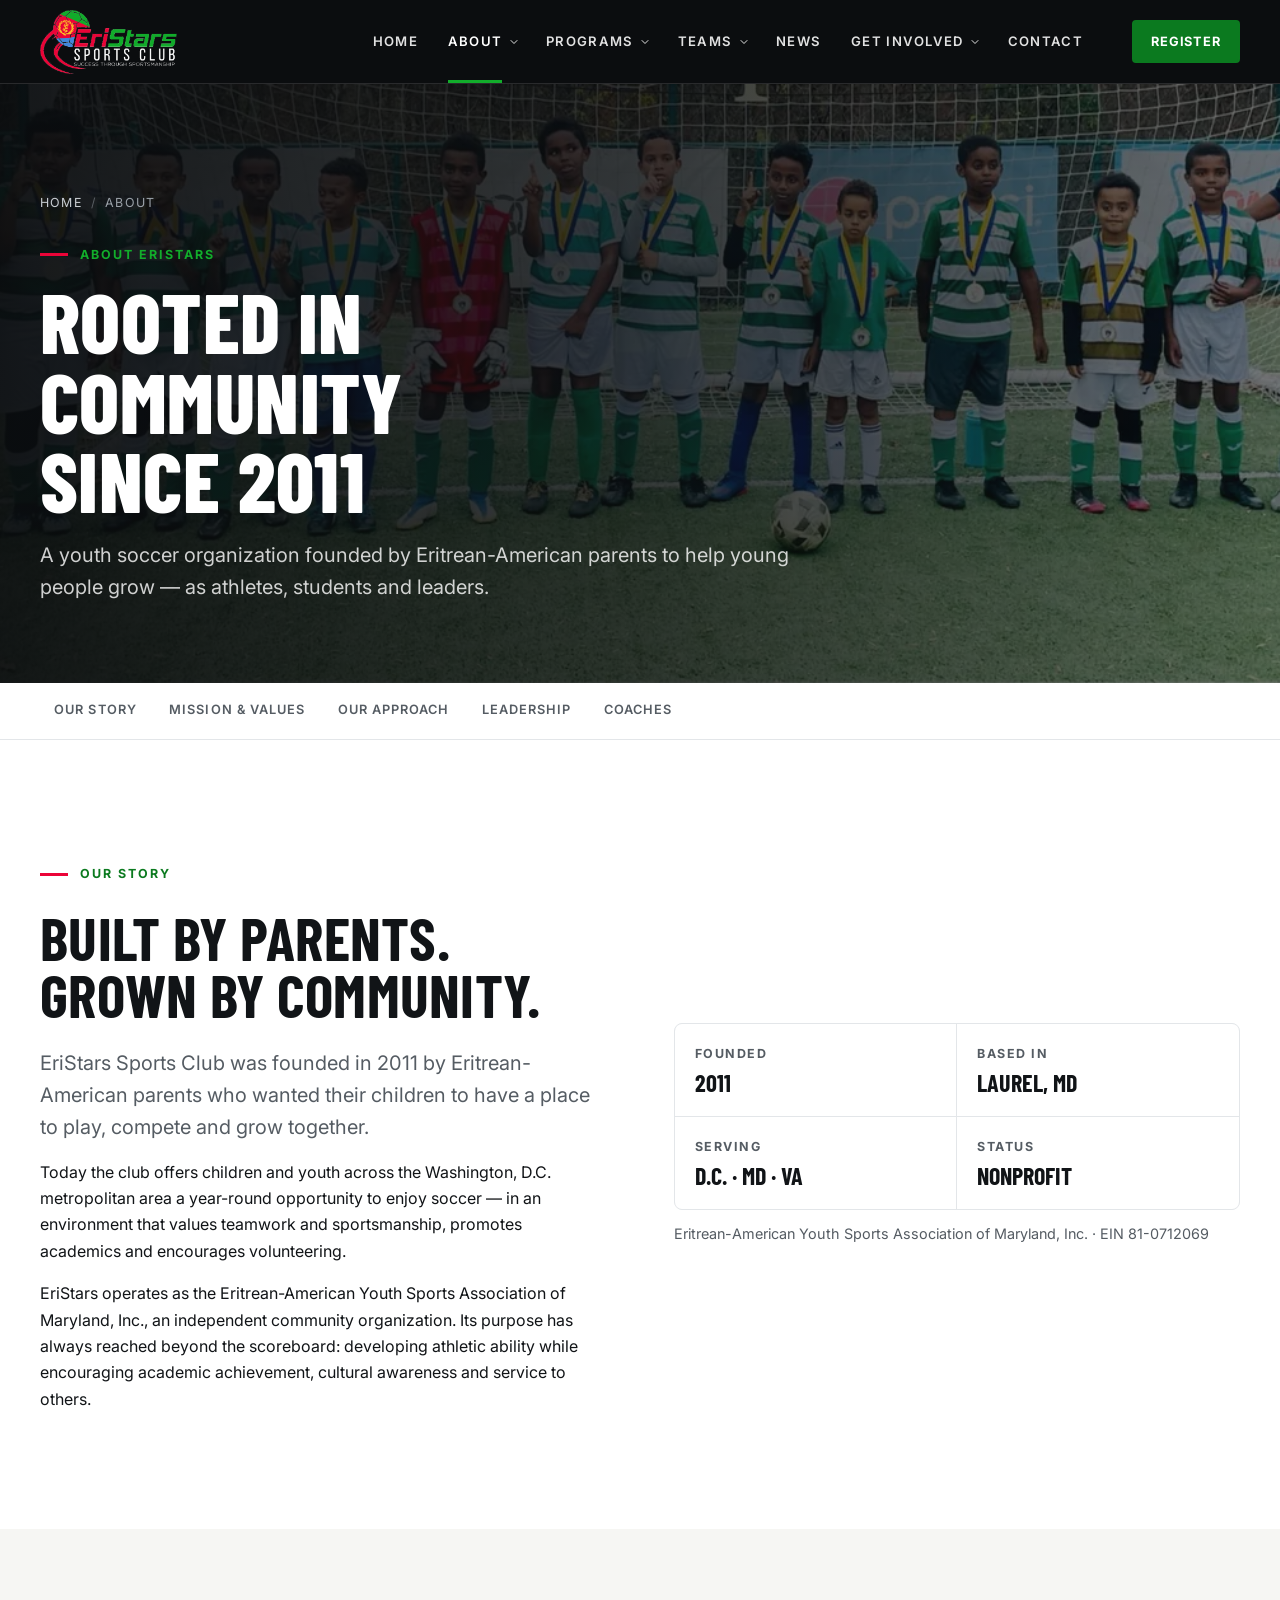
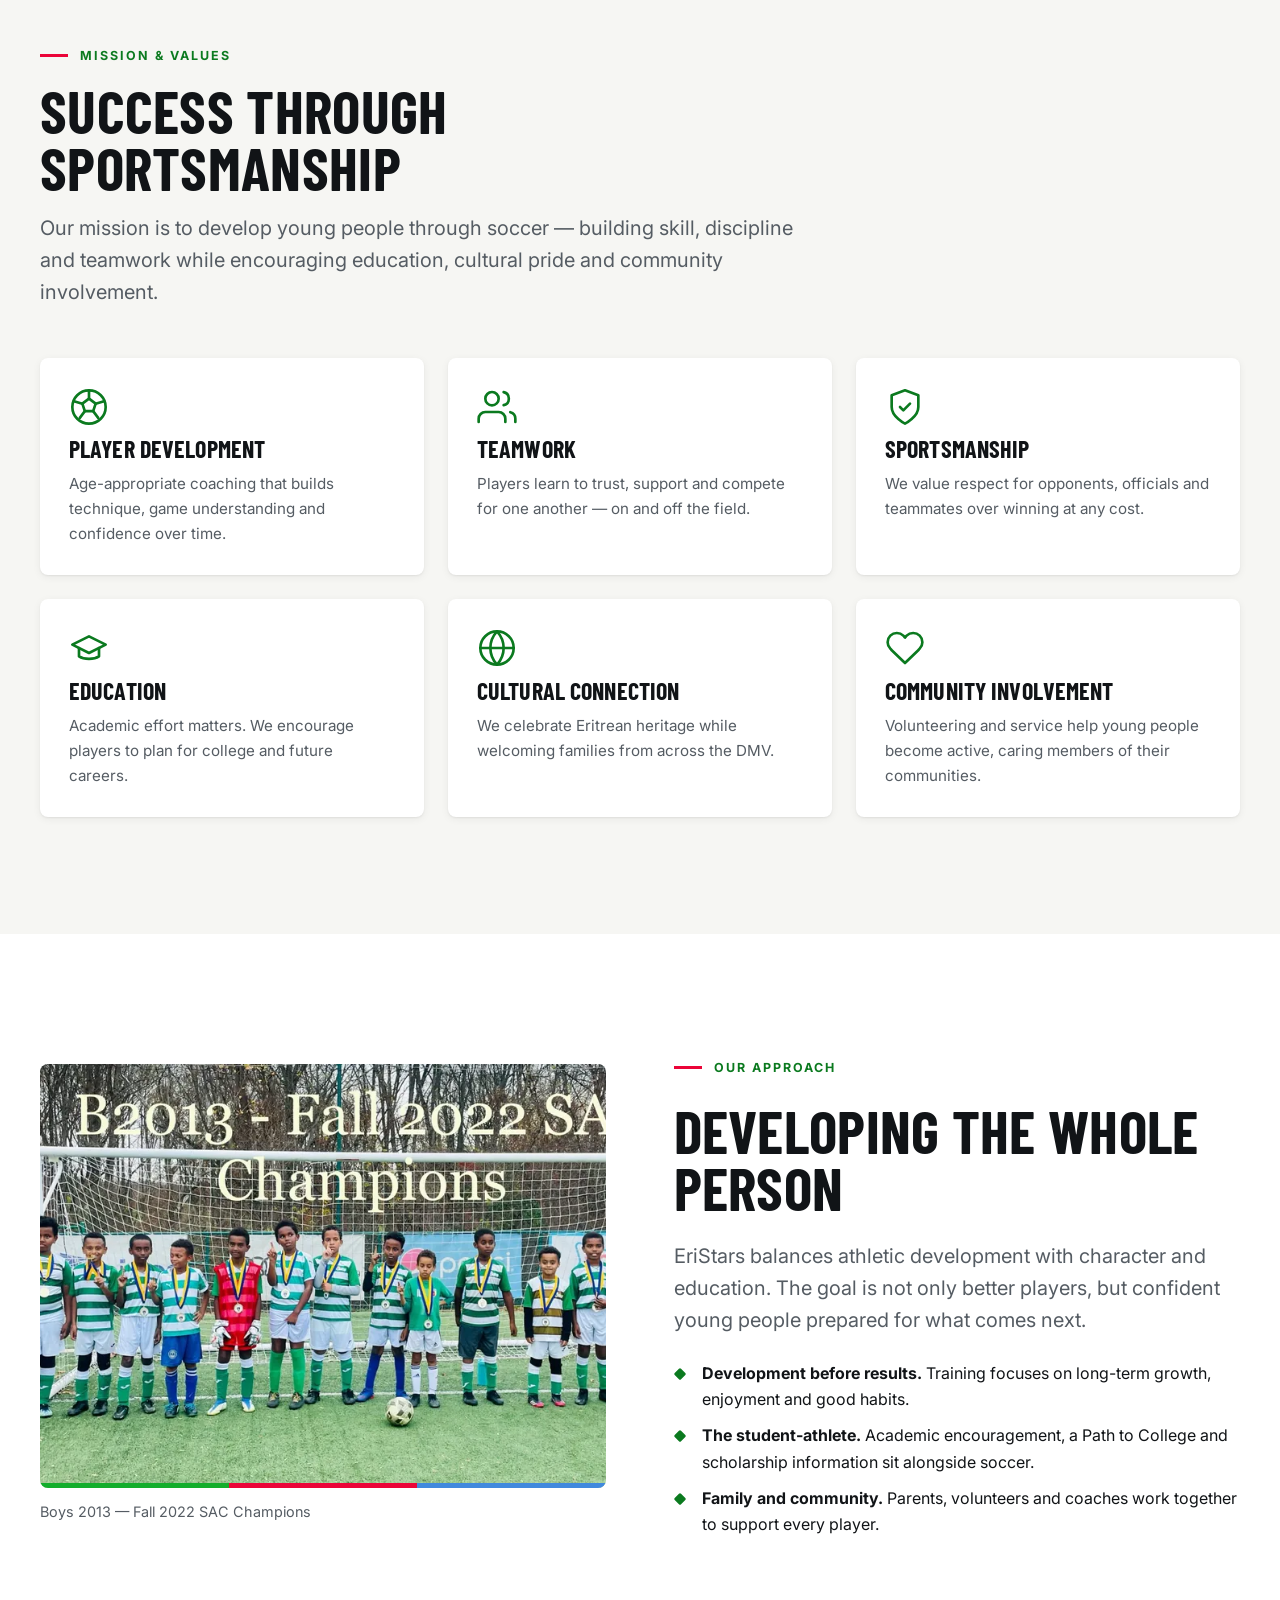
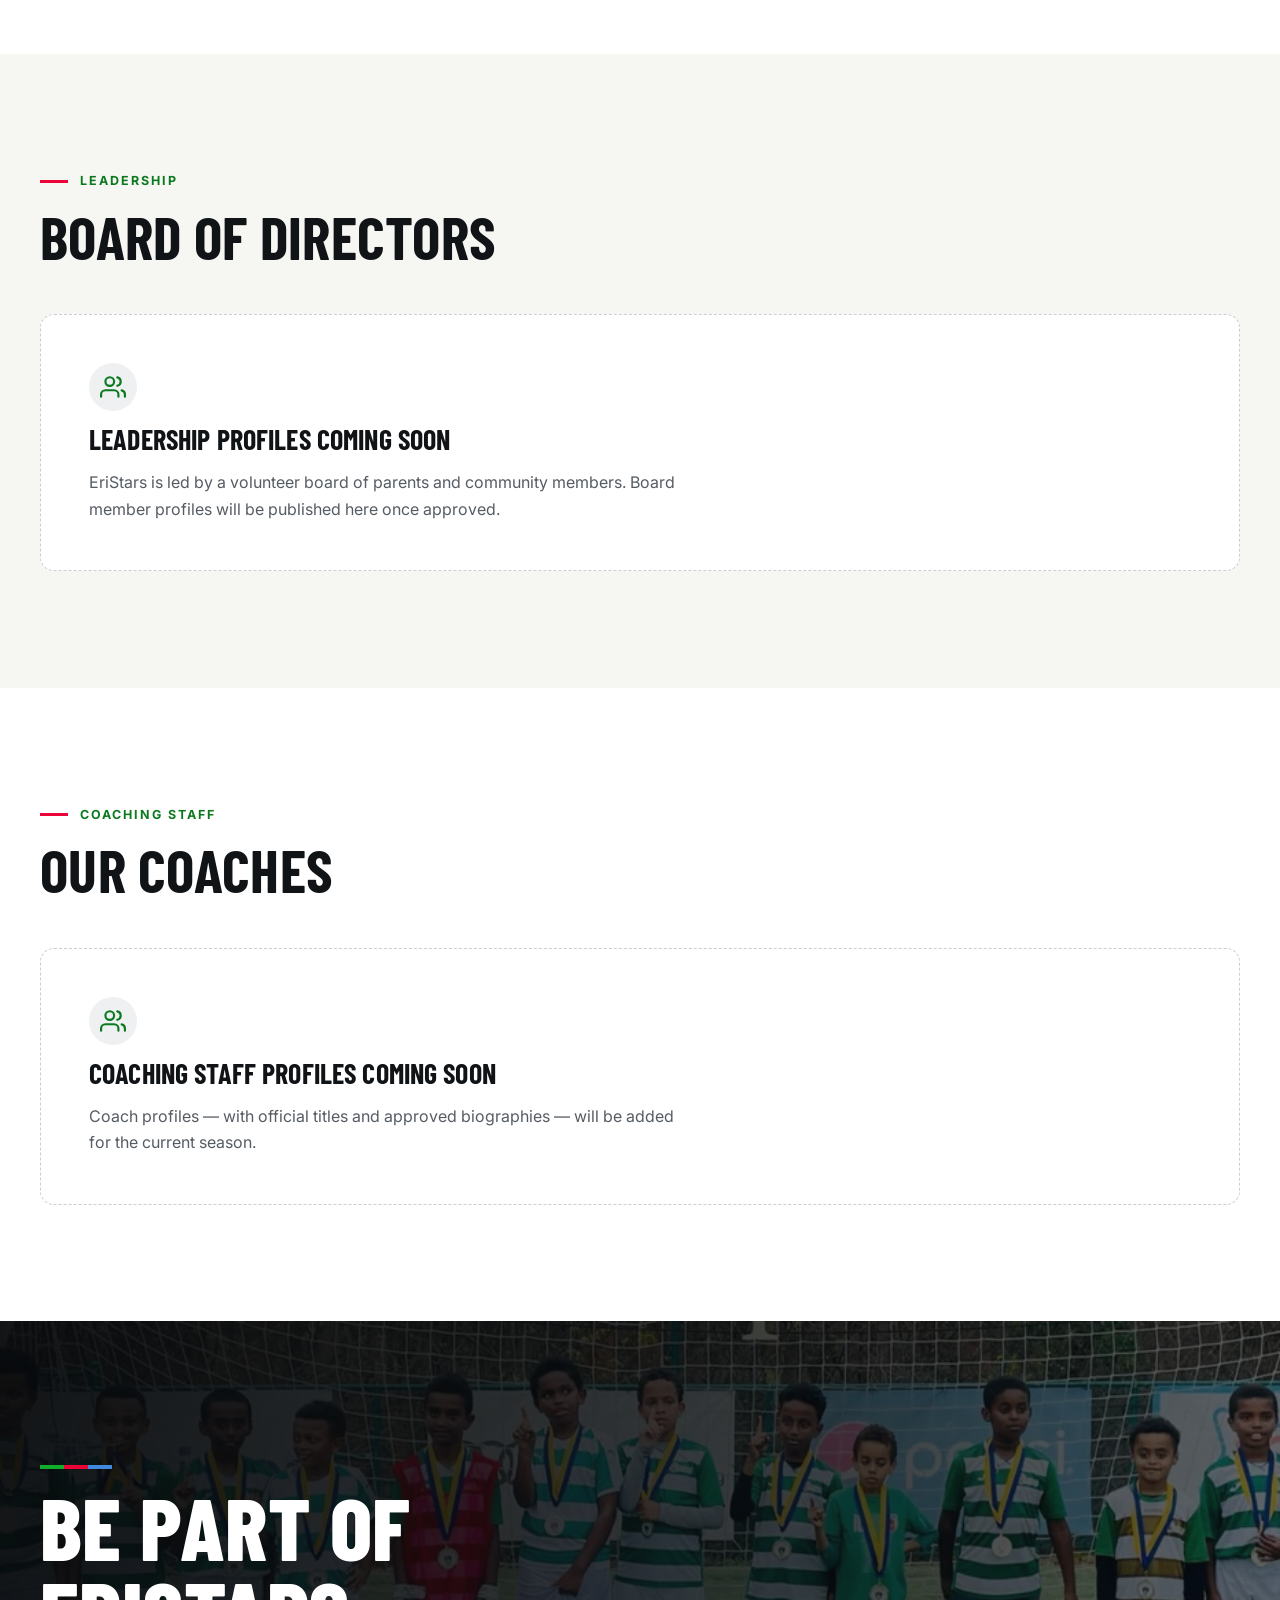
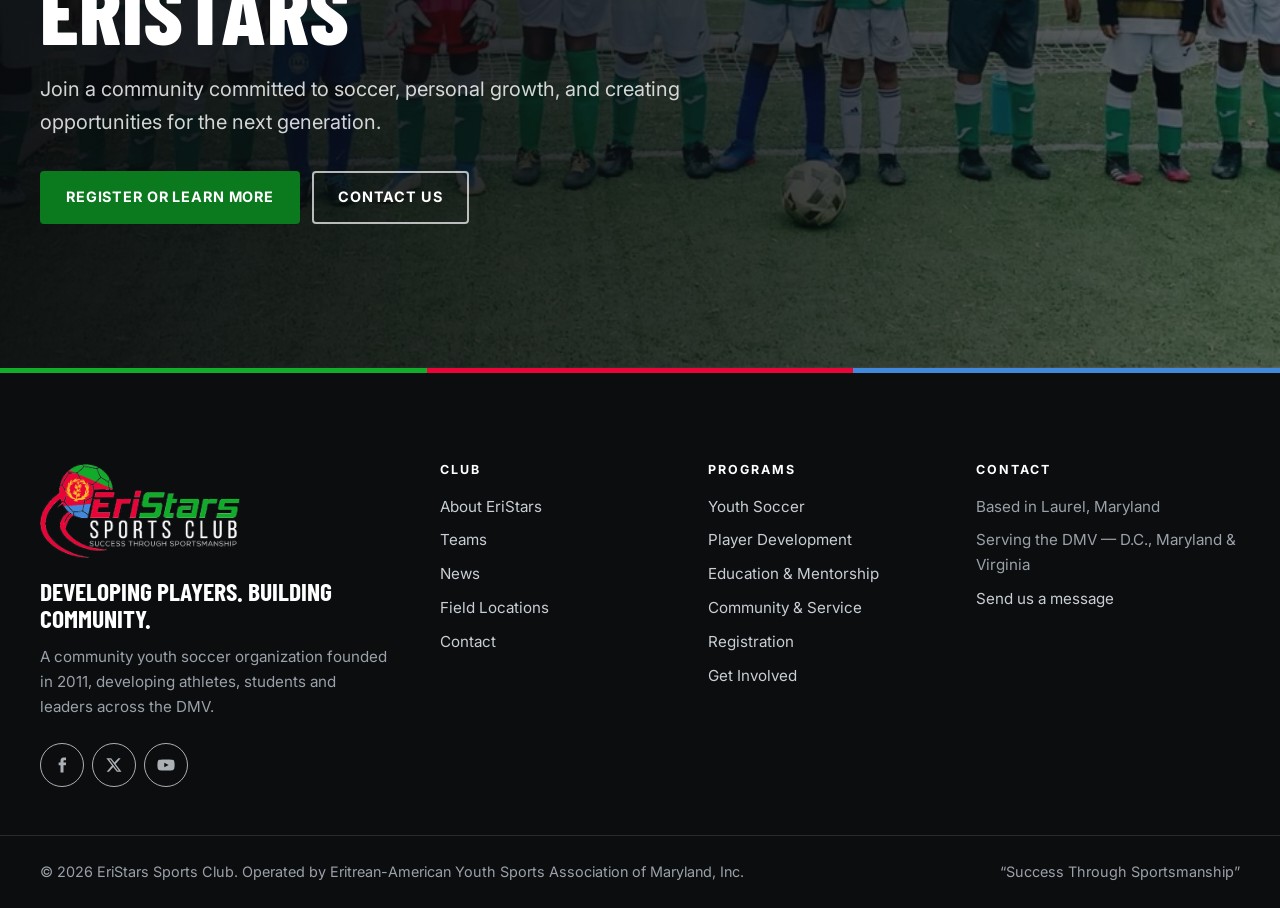
==== commit 2ec8afa4: "Update about.html" ====
--- a/about.html
+++ b/about.html
@@ -59,7 +59,7 @@
           <div class="prose stack">
             <p class="lead">EriStars Sports Club was founded in 2011 by Eritrean-American parents who wanted their children to have a place to play, compete and grow together.</p>
             <p>Today the club offers children and youth across the Washington, D.C. metropolitan area a year-round opportunity to enjoy soccer — in an environment that values teamwork and sportsmanship, promotes academics and encourages volunteering.</p>
-            <p>EriStars operates as the Eritrean-American Youth Sports Association of Maryland, Inc., an independent, non-political and non-religious community organization. Its purpose has always reached beyond the scoreboard: developing athletic ability while encouraging academic achievement, cultural awareness and service to others.</p>
+            <p>EriStars operates as the Eritrean-American Youth Sports Association of Maryland, Inc., an independent community organization. Its purpose has always reached beyond the scoreboard: developing athletic ability while encouraging academic achievement, cultural awareness and service to others.</p>
           </div>
         </div>
         <div data-render="org-facts"></div>
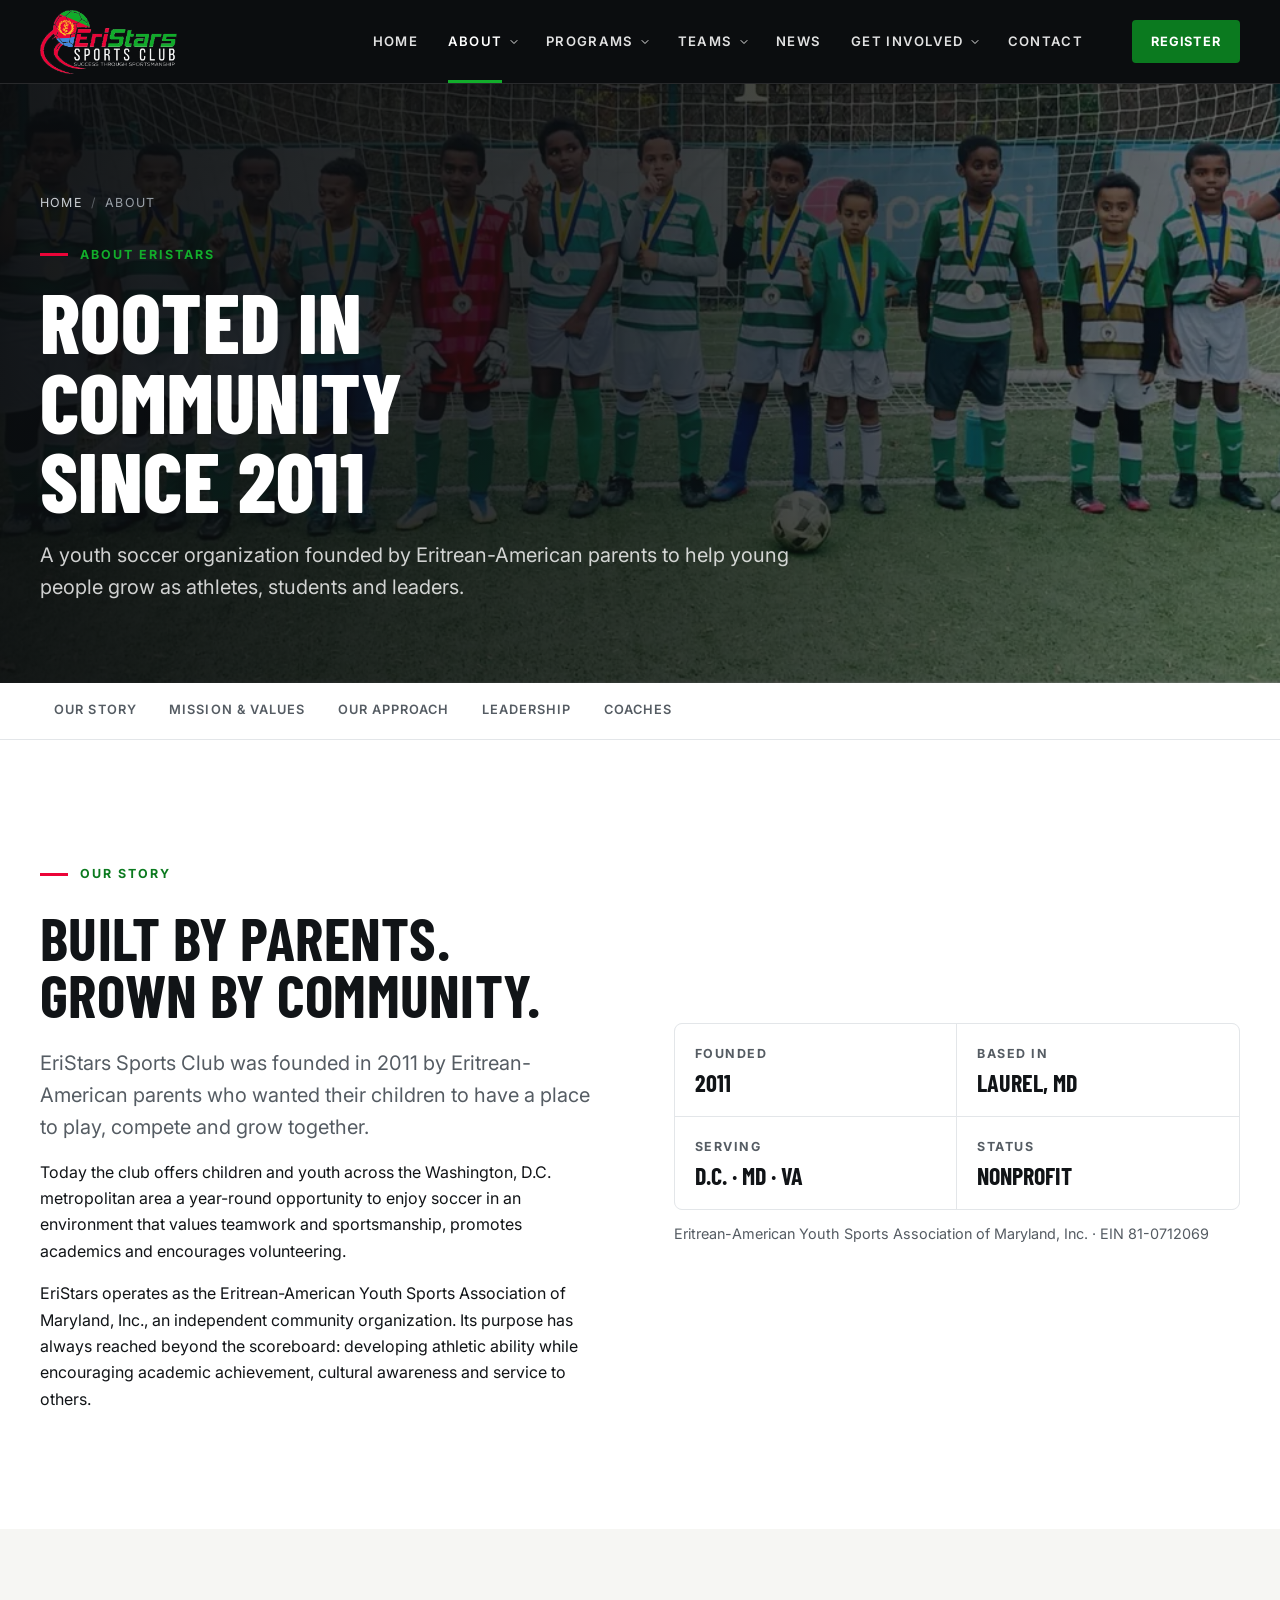
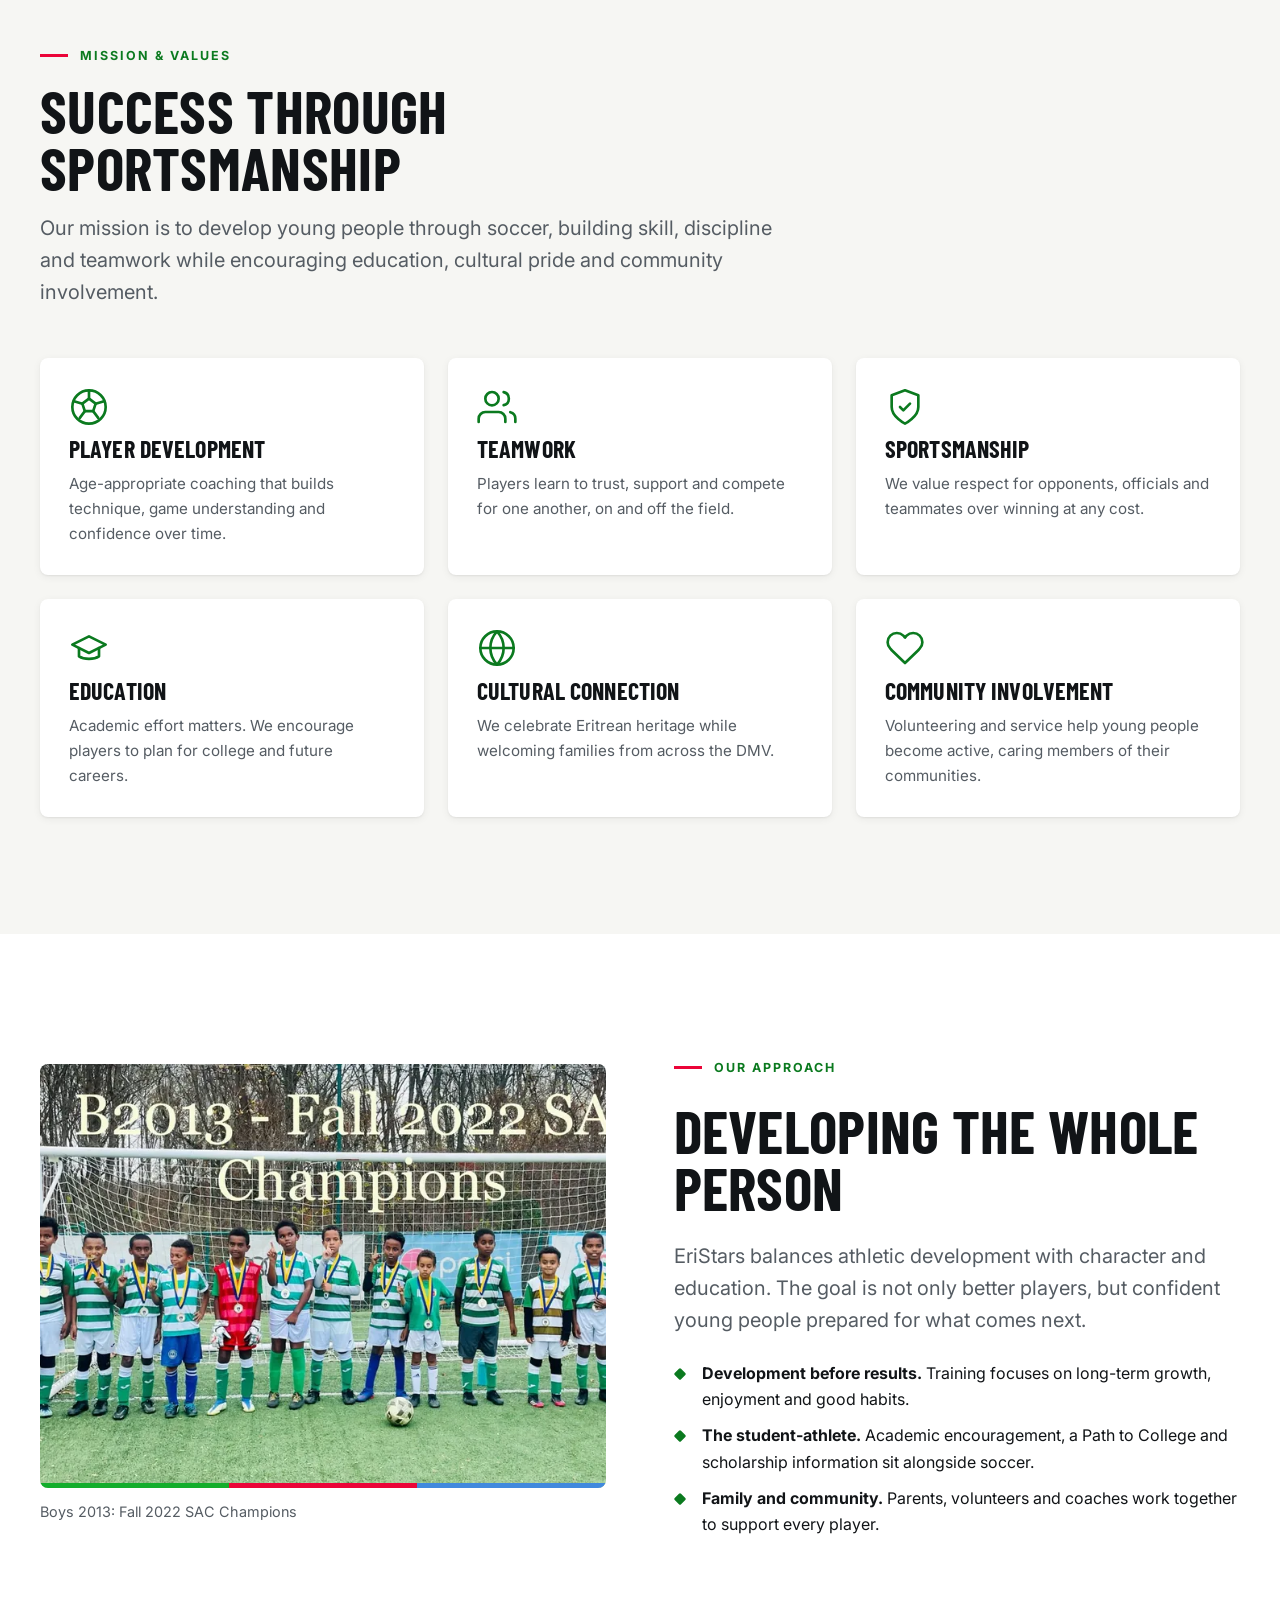
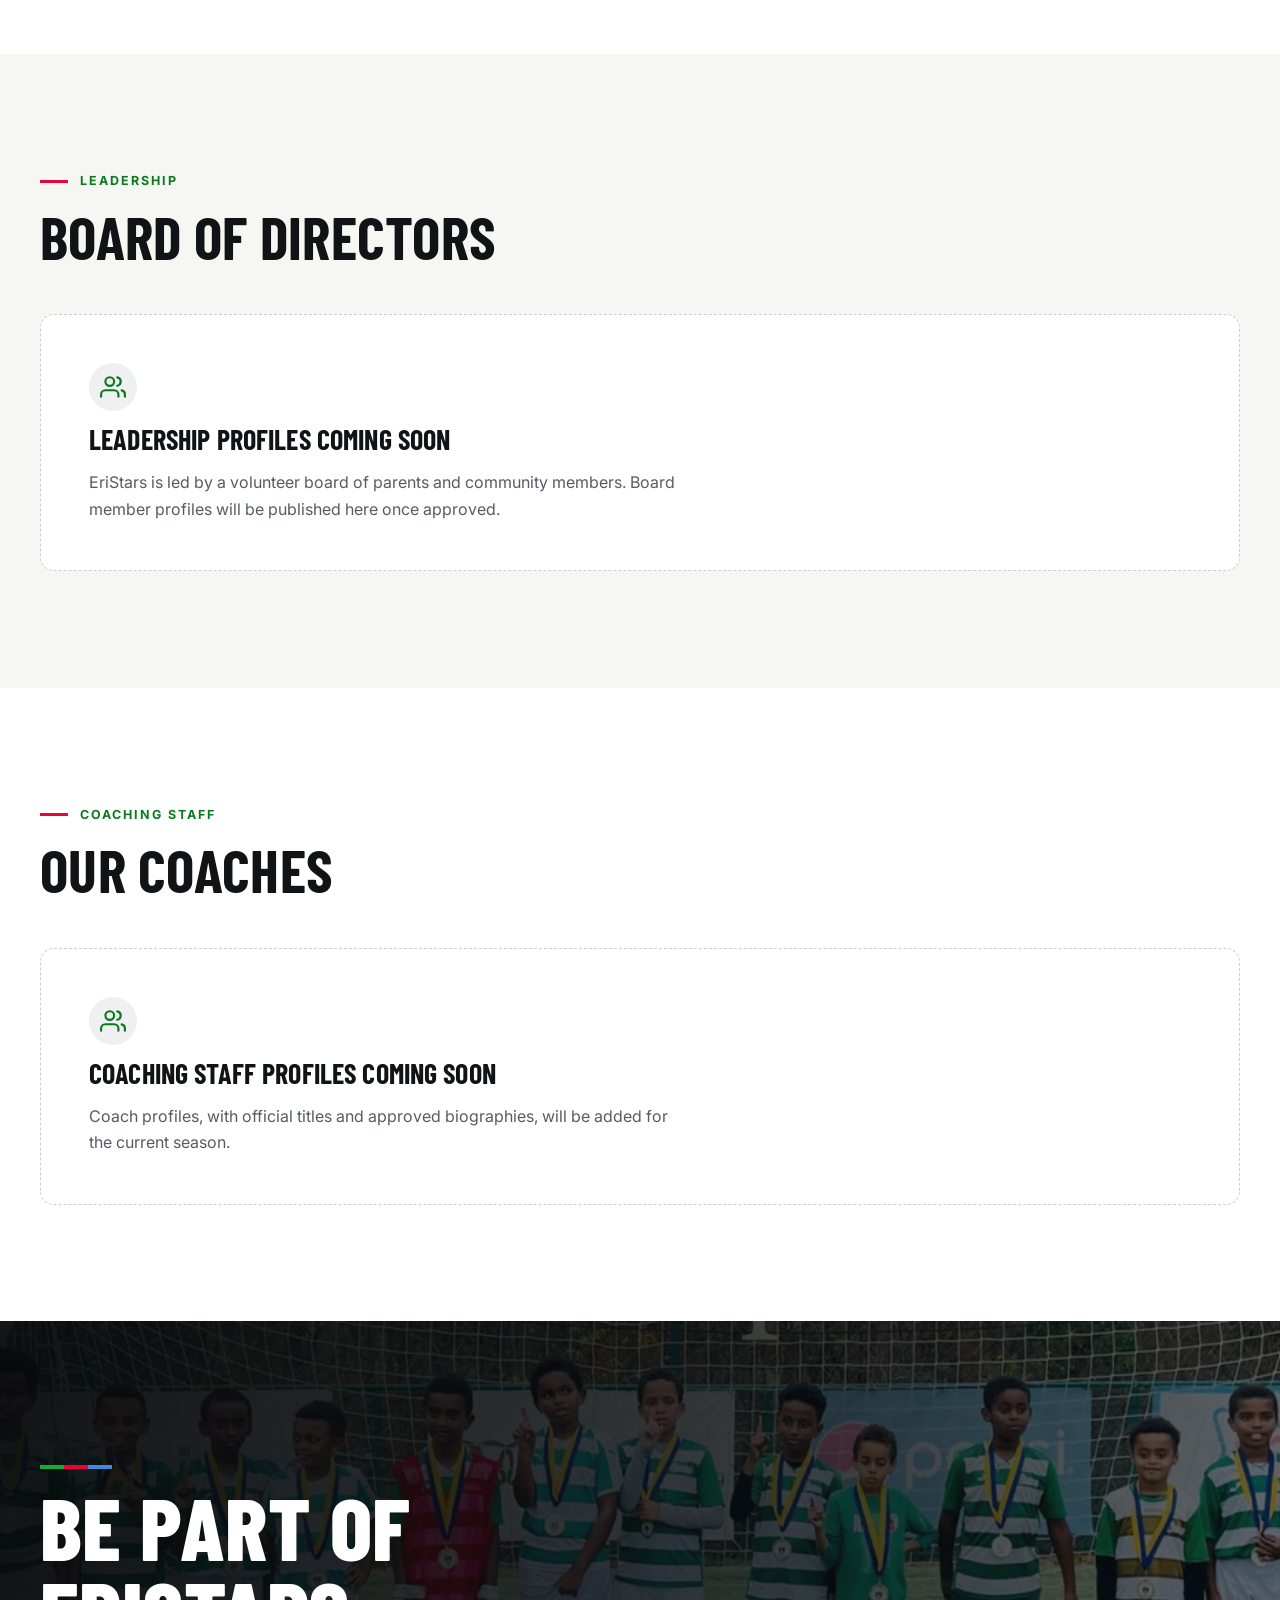
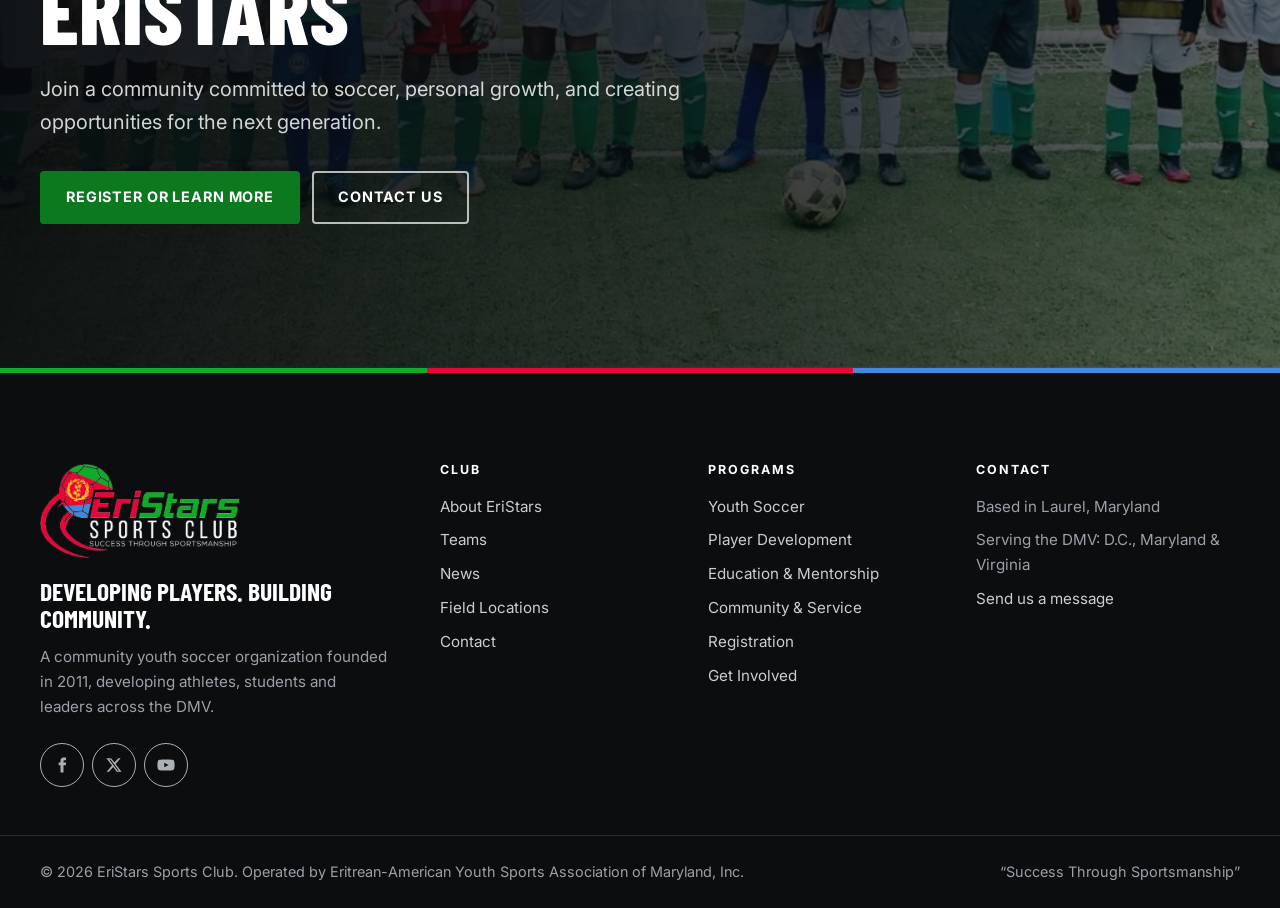
==== commit 18d02e7f: "-" ====
--- a/about.html
+++ b/about.html
@@ -38,7 +38,7 @@
         <nav class="breadcrumbs" aria-label="Breadcrumb"><ol><li><a href="index.html">Home</a></li><li aria-current="page">About</li></ol></nav>
         <span class="eyebrow">About EriStars</span>
         <h1>Rooted in community since 2011</h1>
-        <p class="lead">A youth soccer organization founded by Eritrean-American parents to help young people grow — as athletes, students and leaders.</p>
+        <p class="lead">A youth soccer organization founded by Eritrean-American parents to help young people grow as athletes, students and leaders.</p>
       </div>
     </section>
     <nav class="subnav" aria-label="On this page">
@@ -58,7 +58,7 @@
           <h2 id="story-title">Built by parents. Grown by community.</h2>
           <div class="prose stack">
             <p class="lead">EriStars Sports Club was founded in 2011 by Eritrean-American parents who wanted their children to have a place to play, compete and grow together.</p>
-            <p>Today the club offers children and youth across the Washington, D.C. metropolitan area a year-round opportunity to enjoy soccer — in an environment that values teamwork and sportsmanship, promotes academics and encourages volunteering.</p>
+            <p>Today the club offers children and youth across the Washington, D.C. metropolitan area a year-round opportunity to enjoy soccer in an environment that values teamwork and sportsmanship, promotes academics and encourages volunteering.</p>
             <p>EriStars operates as the Eritrean-American Youth Sports Association of Maryland, Inc., an independent community organization. Its purpose has always reached beyond the scoreboard: developing athletic ability while encouraging academic achievement, cultural awareness and service to others.</p>
           </div>
         </div>
@@ -71,7 +71,7 @@
         <div class="section-head">
           <span class="eyebrow">Mission &amp; values</span>
           <h2 id="mission-title">Success through sportsmanship</h2>
-          <p class="lead">Our mission is to develop young people through soccer — building skill, discipline and teamwork while encouraging education, cultural pride and community involvement.</p>
+          <p class="lead">Our mission is to develop young people through soccer, building skill, discipline and teamwork while encouraging education, cultural pride and community involvement.</p>
         </div>
         <div class="grid grid--3">
           <article class="value-card">
@@ -82,7 +82,7 @@
           <article class="value-card">
             <svg class="value-card-icon" viewBox="0 0 24 24" fill="none" stroke="currentColor" stroke-width="1.6" stroke-linecap="round" stroke-linejoin="round" aria-hidden="true"><path d="M17 21v-2a4 4 0 0 0-4-4H5a4 4 0 0 0-4 4v2"/><circle cx="9" cy="7" r="4"/><path d="M23 21v-2a4 4 0 0 0-3-3.9M16 3.1a4 4 0 0 1 0 7.8"/></svg>
             <h3>Teamwork</h3>
-            <p>Players learn to trust, support and compete for one another — on and off the field.</p>
+            <p>Players learn to trust, support and compete for one another, on and off the field.</p>
           </article>
           <article class="value-card">
             <svg class="value-card-icon" viewBox="0 0 24 24" fill="none" stroke="currentColor" stroke-width="1.6" stroke-linecap="round" stroke-linejoin="round" aria-hidden="true"><path d="M12 22s8-4 8-10V5l-8-3-8 3v7c0 6 8 10 8 10z"/><path d="m9 12 2 2 4-4"/></svg>
@@ -122,7 +122,7 @@
         </div>
         <figure>
           <div class="media-frame media-frame--accent ratio-4x3"><img src="assets/images/team-b2013-960.webp" srcset="assets/images/team-b2013-600.webp 600w, assets/images/team-b2013-960.webp 960w, assets/images/team-b2013-1600.webp 1600w" sizes="(min-width:900px) 50vw, 100vw" width="1600" height="879" loading="lazy" decoding="async" alt="The EriStars Boys 2013 team and coaches celebrating with medals in front of a goal." style="object-position:50% 70%"></div>
-          <figcaption class="media-caption">Boys 2013 — Fall 2022 SAC Champions</figcaption>
+          <figcaption class="media-caption">Boys 2013: Fall 2022 SAC Champions</figcaption>
         </figure>
       </div>
     </section>
--- a/assets/css/tokens.css
+++ b/assets/css/tokens.css
@@ -6,12 +6,12 @@
 
 :root {
   /* ---- Brand (from the logo) ---- */
-  --brand-green: #12ad2b;        /* "Stars" wordmark green — accents on dark backgrounds */
+  --brand-green: #12ad2b;        /* "Stars" wordmark green: accents on dark backgrounds */
   --brand-green-700: #0b7a1f;    /* AA-contrast green for buttons & text on light backgrounds */
   --brand-green-800: #086418;    /* hover / pressed */
-  --brand-red: #eb0438;          /* "Eri" wordmark red — used sparingly */
+  --brand-red: #eb0438;          /* "Eri" wordmark red: used sparingly */
   --brand-red-700: #c4022e;
-  --brand-blue: #4189dd;         /* ball / flag blue — identity stripe only */
+  --brand-blue: #4189dd;         /* ball / flag blue: identity stripe only */
 
   /* ---- Neutrals ---- */
   --ink-950: #0b0d0f;            /* deepest background */
--- a/assets/css/main.css
+++ b/assets/css/main.css
@@ -1,5 +1,5 @@
 /* ==========================================================================
-   EriStars Sports Club — main stylesheet
+   EriStars Sports Club: main stylesheet
    Order: base → layout → typography → buttons → header → heroes → sections
           → components → footer → utilities
    All colors / sizes come from tokens.css.
@@ -93,7 +93,7 @@
 .eyebrow::before { content: ""; width: 28px; height: 3px; background: var(--brand-red); flex: none; }
 .section--dark .eyebrow, .on-dark .eyebrow { color: var(--brand-green); }
 
-/* Tri-color identity stripe — echoes the ball/flag in the logo */
+/* Tri-color identity stripe: echoes the ball/flag in the logo */
 .stripe { display: flex; height: 4px; width: 72px; }
 .stripe::before, .stripe::after, .stripe span { content: ""; flex: 1; }
 .stripe::before { background: var(--brand-green); }
